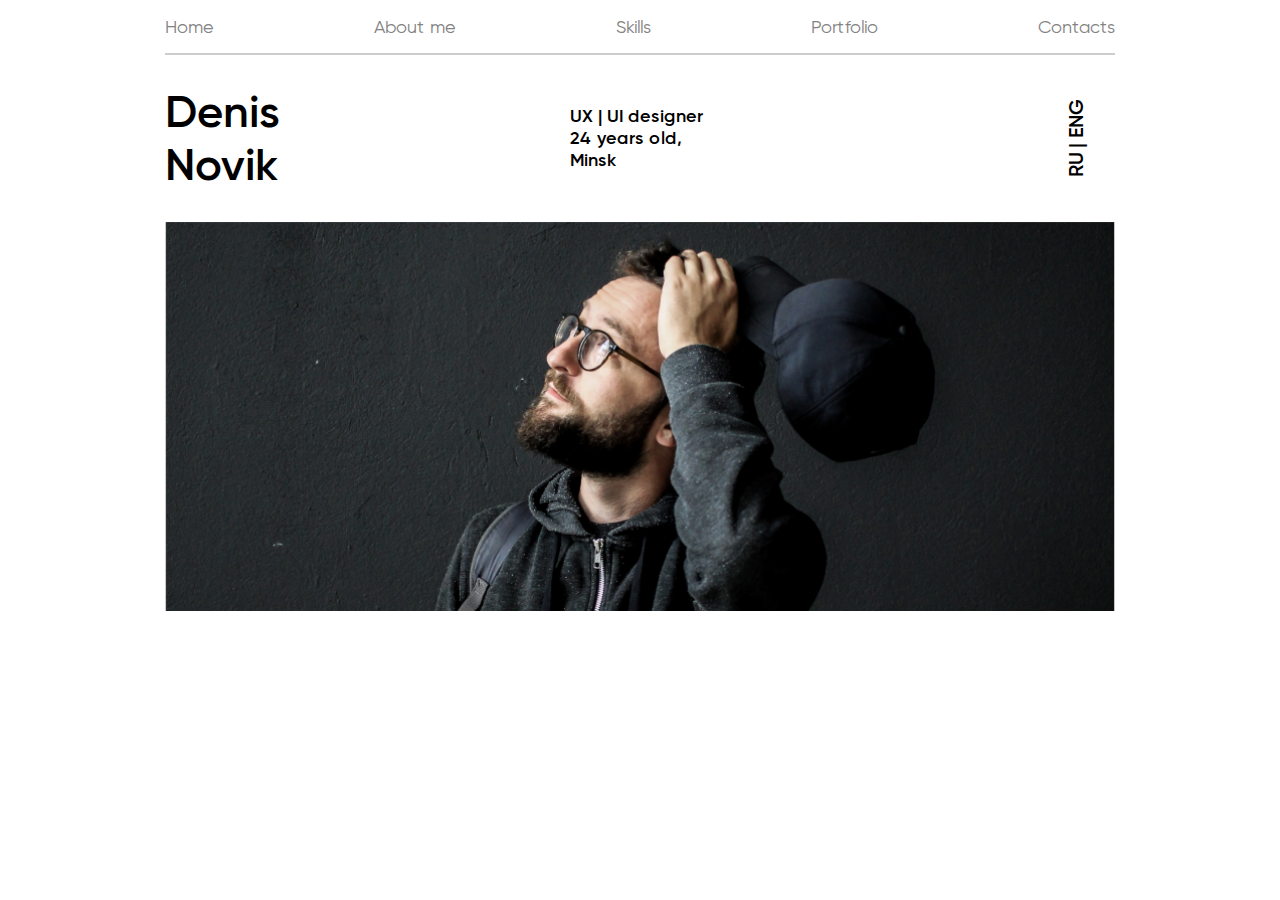
==== index.html @ b83e1a85 "Add  deleted:    README.md" ====
<!DOCTYPE html>
<html lang="en">

<head>
    <meta charset="UTF-8">
    <meta name="viewport" content="width=device-width, initial-scale=1.0">
    <meta http-equiv="X-UA-Compatible" content="ie=edge">
    <link rel="stylesheet" href="./css/stylesheet.css">
    <link rel="stylesheet" href="./css/style.css">
    <title>Document</title>
</head>

<body>
    <div class="wrapper">
        <header class="header">
            <div class="container header__container">
                <nav class="nav">
                    <ul class="nav__list">
                        <li class="nav__link"><a href="#" class="nav__item">Home</a></li>
                        <li class="nav__link"><a href="#" class="nav__item">About me</a></li>
                        <li class="nav__link"><a href="#" class="nav__item">Skills</a></li>
                        <li class="nav__link"><a href="#" class="nav__item">Portfolio</a></li>
                        <li class="nav__link"><a href="#" class="nav__item">Contacts</a></li>
                    </ul>
                </nav>
                <div style="border: 1px solid #ccc;"></div>
                <div class="header__images">
                    <div class="header1">
                        <div>
                            <h1 class="header__heading">
                                Denis Novik
                            </h1>
                        </div>
                        <div>
                            <h3 class="header__text">
                                UX | UI designer 24 years old, Minsk
                            </h3>
                        </div>
                        <div>
                            <h1 class="heade__logo">
                                RU | ENG
                            </h1>
                        </div>
                    </div>
                    <div class="header2">
                        <img src="./img/man.png" alt="" class="header2__images">
                    </div>
                </div>
            </div>
        </header>
    </div>
</body>

</html>
---- css/stylesheet.css ----
@font-face {
    font-family: 'Gilroy';
    src: url('Gilroy-ExtraBold.eot');
    src: local('Gilroy ExtraBold'), local('Gilroy-ExtraBold'),
        url('Gilroy-ExtraBold.eot?#iefix') format('embedded-opentype'),
        url('Gilroy-ExtraBold.woff') format('woff'),
        url('Gilroy-ExtraBold.ttf') format('truetype');
    font-weight: 800;
    font-style: normal;
}

@font-face {
    font-family: 'Gilroy';
    src: url('Gilroy-Heavy.eot');
    src: local('Gilroy Heavy'), local('Gilroy-Heavy'),
        url('Gilroy-Heavy.eot?#iefix') format('embedded-opentype'),
        url('Gilroy-Heavy.woff') format('woff'),
        url('Gilroy-Heavy.ttf') format('truetype');
    font-weight: 900;
    font-style: normal;
}

@font-face {
    font-family: 'Gilroy';
    src: url('Gilroy-LightItalic.eot');
    src: local('Gilroy Light Italic'), local('Gilroy-LightItalic'),
        url('Gilroy-LightItalic.eot?#iefix') format('embedded-opentype'),
        url('Gilroy-LightItalic.woff') format('woff'),
        url('Gilroy-LightItalic.ttf') format('truetype');
    font-weight: 300;
    font-style: italic;
}

@font-face {
    font-family: 'Gilroy';
    src: url('Gilroy-ThinItalic.eot');
    src: local('Gilroy Thin Italic'), local('Gilroy-ThinItalic'),
        url('Gilroy-ThinItalic.eot?#iefix') format('embedded-opentype'),
        url('Gilroy-ThinItalic.woff') format('woff'),
        url('Gilroy-ThinItalic.ttf') format('truetype');
    font-weight: 100;
    font-style: italic;
}

@font-face {
    font-family: 'Gilroy';
    src: url('Gilroy-BlackItalic.eot');
    src: local('Gilroy Black Italic'), local('Gilroy-BlackItalic'),
        url('Gilroy-BlackItalic.eot?#iefix') format('embedded-opentype'),
        url('Gilroy-BlackItalic.woff') format('woff'),
        url('Gilroy-BlackItalic.ttf') format('truetype');
    font-weight: 900;
    font-style: italic;
}

@font-face {
    font-family: 'Gilroy';
    src: url('Gilroy-BoldItalic.eot');
    src: local('Gilroy Bold Italic'), local('Gilroy-BoldItalic'),
        url('Gilroy-BoldItalic.eot?#iefix') format('embedded-opentype'),
        url('Gilroy-BoldItalic.woff') format('woff'),
        url('Gilroy-BoldItalic.ttf') format('truetype');
    font-weight: bold;
    font-style: italic;
}

@font-face {
    font-family: 'Gilroy';
    src: url('Gilroy-SemiBold.eot');
    src: local('Gilroy SemiBold'), local('Gilroy-SemiBold'),
        url('Gilroy-SemiBold.eot?#iefix') format('embedded-opentype'),
        url('Gilroy-SemiBold.woff') format('woff'),
        url('Gilroy-SemiBold.ttf') format('truetype');
    font-weight: 600;
    font-style: normal;
}

@font-face {
    font-family: 'Gilroy';
    src: url('Gilroy-UltraLightItalic.eot');
    src: local('Gilroy UltraLight Italic'), local('Gilroy-UltraLightItalic'),
        url('Gilroy-UltraLightItalic.eot?#iefix') format('embedded-opentype'),
        url('Gilroy-UltraLightItalic.woff') format('woff'),
        url('Gilroy-UltraLightItalic.ttf') format('truetype');
    font-weight: 200;
    font-style: italic;
}

@font-face {
    font-family: 'Gilroy';
    src: url('Gilroy-SemiBoldItalic.eot');
    src: local('Gilroy SemiBold Italic'), local('Gilroy-SemiBoldItalic'),
        url('Gilroy-SemiBoldItalic.eot?#iefix') format('embedded-opentype'),
        url('Gilroy-SemiBoldItalic.woff') format('woff'),
        url('Gilroy-SemiBoldItalic.ttf') format('truetype');
    font-weight: 600;
    font-style: italic;
}

@font-face {
    font-family: 'Gilroy';
    src: url('Gilroy-Light.eot');
    src: local('Gilroy Light'), local('Gilroy-Light'),
        url('Gilroy-Light.eot?#iefix') format('embedded-opentype'),
        url('Gilroy-Light.woff') format('woff'),
        url('Gilroy-Light.ttf') format('truetype');
    font-weight: 300;
    font-style: normal;
}

@font-face {
    font-family: 'Gilroy';
    src: url('Gilroy-MediumItalic.eot');
    src: local('Gilroy Medium Italic'), local('Gilroy-MediumItalic'),
        url('Gilroy-MediumItalic.eot?#iefix') format('embedded-opentype'),
        url('Gilroy-MediumItalic.woff') format('woff'),
        url('Gilroy-MediumItalic.ttf') format('truetype');
    font-weight: 500;
    font-style: italic;
}

@font-face {
    font-family: 'Gilroy';
    src: url('Gilroy-ExtraBoldItalic.eot');
    src: local('Gilroy ExtraBold Italic'), local('Gilroy-ExtraBoldItalic'),
        url('Gilroy-ExtraBoldItalic.eot?#iefix') format('embedded-opentype'),
        url('Gilroy-ExtraBoldItalic.woff') format('woff'),
        url('Gilroy-ExtraBoldItalic.ttf') format('truetype');
    font-weight: 800;
    font-style: italic;
}

@font-face {
    font-family: 'Gilroy';
    src: url('Gilroy-Regular.eot');
    src: local('Gilroy Regular'), local('Gilroy-Regular'),
        url('Gilroy-Regular.eot?#iefix') format('embedded-opentype'),
        url('Gilroy-Regular.woff') format('woff'),
        url('Gilroy-Regular.ttf') format('truetype');
    font-weight: normal;
    font-style: normal;
}

@font-face {
    font-family: 'Gilroy';
    src: url('Gilroy-HeavyItalic.eot');
    src: local('Gilroy Heavy Italic'), local('Gilroy-HeavyItalic'),
        url('Gilroy-HeavyItalic.eot?#iefix') format('embedded-opentype'),
        url('Gilroy-HeavyItalic.woff') format('woff'),
        url('Gilroy-HeavyItalic.ttf') format('truetype');
    font-weight: 900;
    font-style: italic;
}

@font-face {
    font-family: 'Gilroy';
    src: url('Gilroy-Medium.eot');
    src: local('Gilroy Medium'), local('Gilroy-Medium'),
        url('Gilroy-Medium.eot?#iefix') format('embedded-opentype'),
        url('Gilroy-Medium.woff') format('woff'),
        url('Gilroy-Medium.ttf') format('truetype');
    font-weight: 500;
    font-style: normal;
}

@font-face {
    font-family: 'Gilroy';
    src: url('Gilroy-RegularItalic.eot');
    src: local('Gilroy Regular Italic'), local('Gilroy-RegularItalic'),
        url('Gilroy-RegularItalic.eot?#iefix') format('embedded-opentype'),
        url('Gilroy-RegularItalic.woff') format('woff'),
        url('Gilroy-RegularItalic.ttf') format('truetype');
    font-weight: normal;
    font-style: italic;
}

@font-face {
    font-family: 'Gilroy';
    src: url('Gilroy-UltraLight.eot');
    src: local('Gilroy UltraLight'), local('Gilroy-UltraLight'),
        url('Gilroy-UltraLight.eot?#iefix') format('embedded-opentype'),
        url('Gilroy-UltraLight.woff') format('woff'),
        url('Gilroy-UltraLight.ttf') format('truetype');
    font-weight: 200;
    font-style: normal;
}

@font-face {
    font-family: 'Gilroy';
    src: url('Gilroy-Bold.eot');
    src: local('Gilroy Bold'), local('Gilroy-Bold'),
        url('Gilroy-Bold.eot?#iefix') format('embedded-opentype'),
        url('Gilroy-Bold.woff') format('woff'),
        url('Gilroy-Bold.ttf') format('truetype');
    font-weight: bold;
    font-style: normal;
}

@font-face {
    font-family: 'Gilroy';
    src: url('Gilroy-Thin.eot');
    src: local('Gilroy Thin'), local('Gilroy-Thin'),
        url('Gilroy-Thin.eot?#iefix') format('embedded-opentype'),
        url('Gilroy-Thin.woff') format('woff'),
        url('Gilroy-Thin.ttf') format('truetype');
    font-weight: 100;
    font-style: normal;
}

@font-face {
    font-family: 'Gilroy';
    src: url('Gilroy-Black.eot');
    src: local('Gilroy Black'), local('Gilroy-Black'),
        url('Gilroy-Black.eot?#iefix') format('embedded-opentype'),
        url('Gilroy-Black.woff') format('woff'),
        url('Gilroy-Black.ttf') format('truetype');
    font-weight: 900;
    font-style: normal;
}
---- css/style.css ----
html,
body {
    margin: 0;
    padding: 0;
    width: 100%;
    height: 100%;
    font-family: Gilroy;

}

.wrapper {
    position: relative;
    min-height: 100%;
    overflow: hidden;
}

.container {
    margin: 0 auto;
    max-width: 950px;
}

a {
    text-decoration: none;
}

a:hover {
    text-decoration: none;
}

ul {
    margin: 0;
    list-style: none;
    padding: 0;
}

h1,
h2,
h3,
h4,
h5,
h6 {
    font-weight: 600;
}

.header__container {
    margin: 0 auto;
}

.nav {
    padding: 1rem 0;
}

.nav__list {
    display: flex;
    justify-content: space-between;
}

.nav__item {
    color: #828282;
    font-size: 18px;
}

.header1 {
    display: flex;
    justify-content: space-between;
    align-items: center;
}

.header__heading {
    font-size: 45px;
    width: 50%;
}

.header__text {
    font-size: 18px;
    width: 53%;
}

.heade__logo {
    font-size: 20px;
    transform: rotate(-90deg);
}

.header2 {
    margin-bottom: 3rem;
}

.header2__images {
    width: 100%;
    object-fit: cover;
}
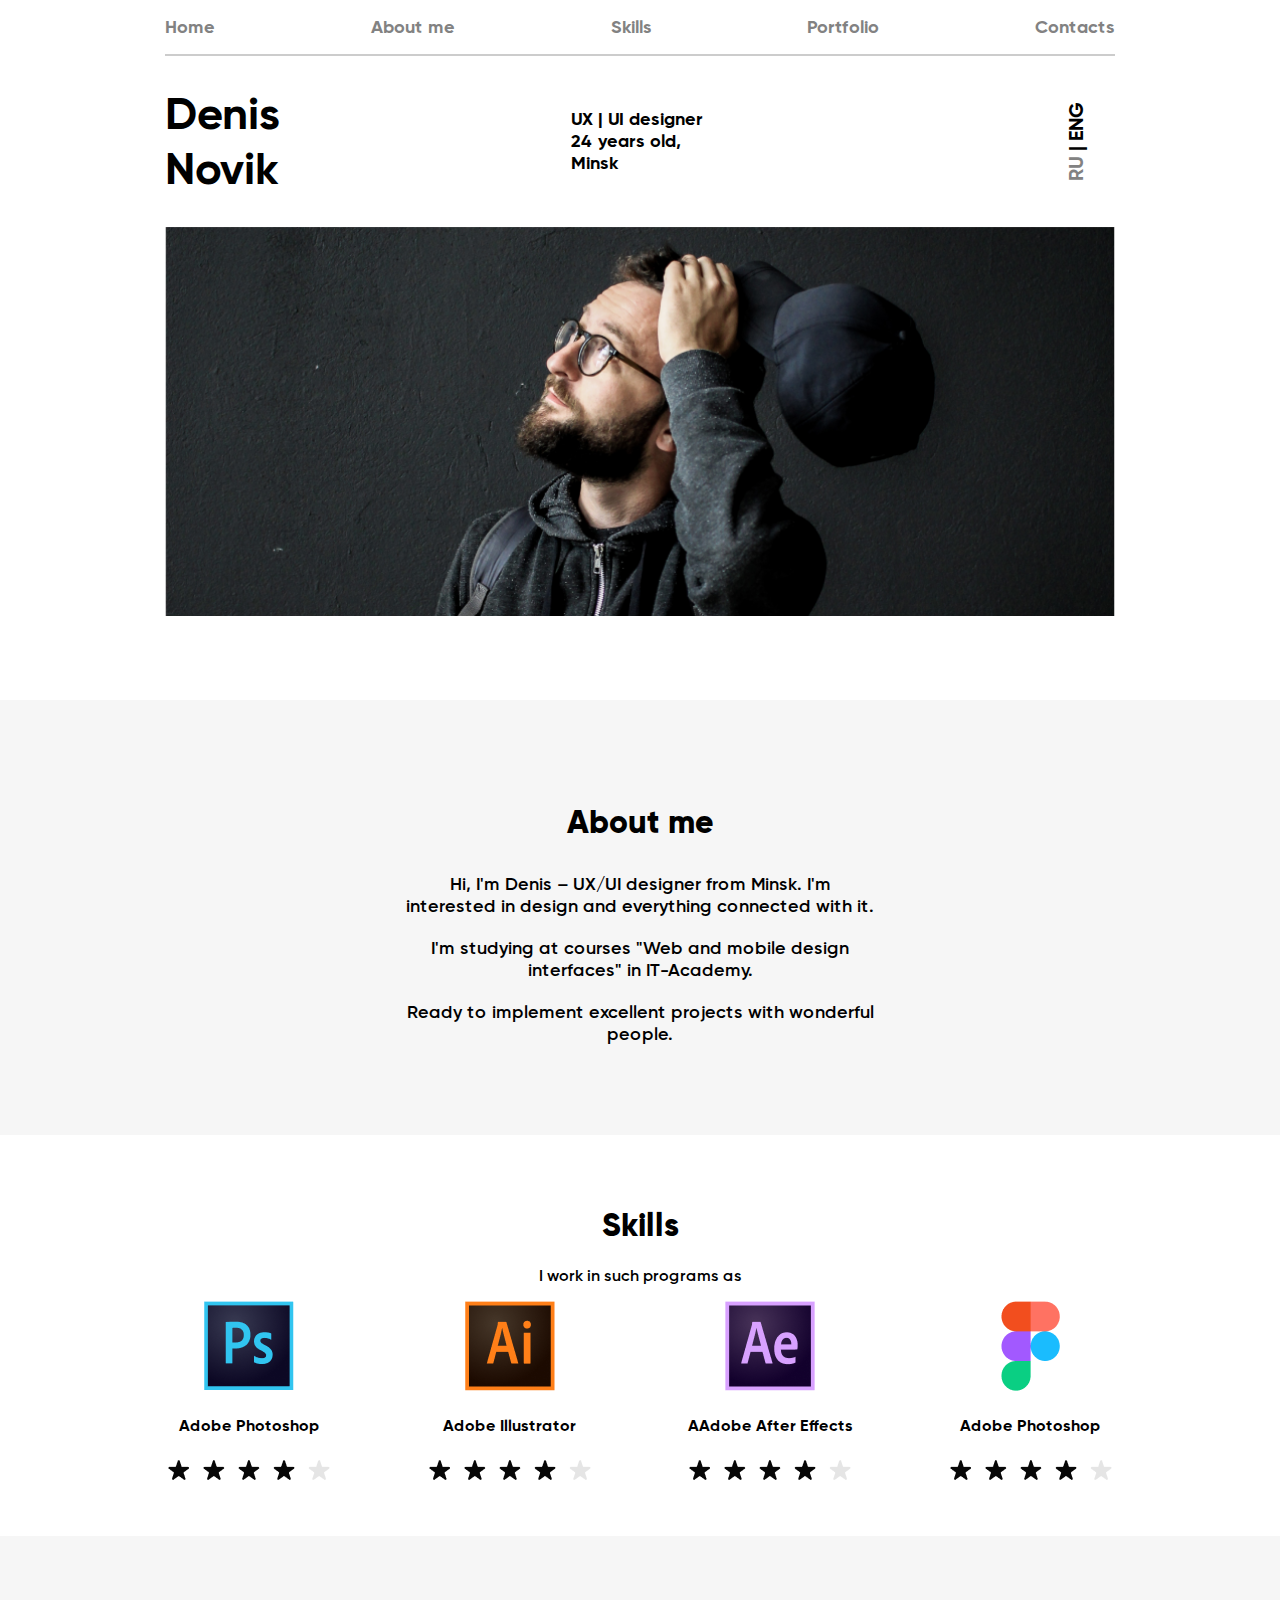
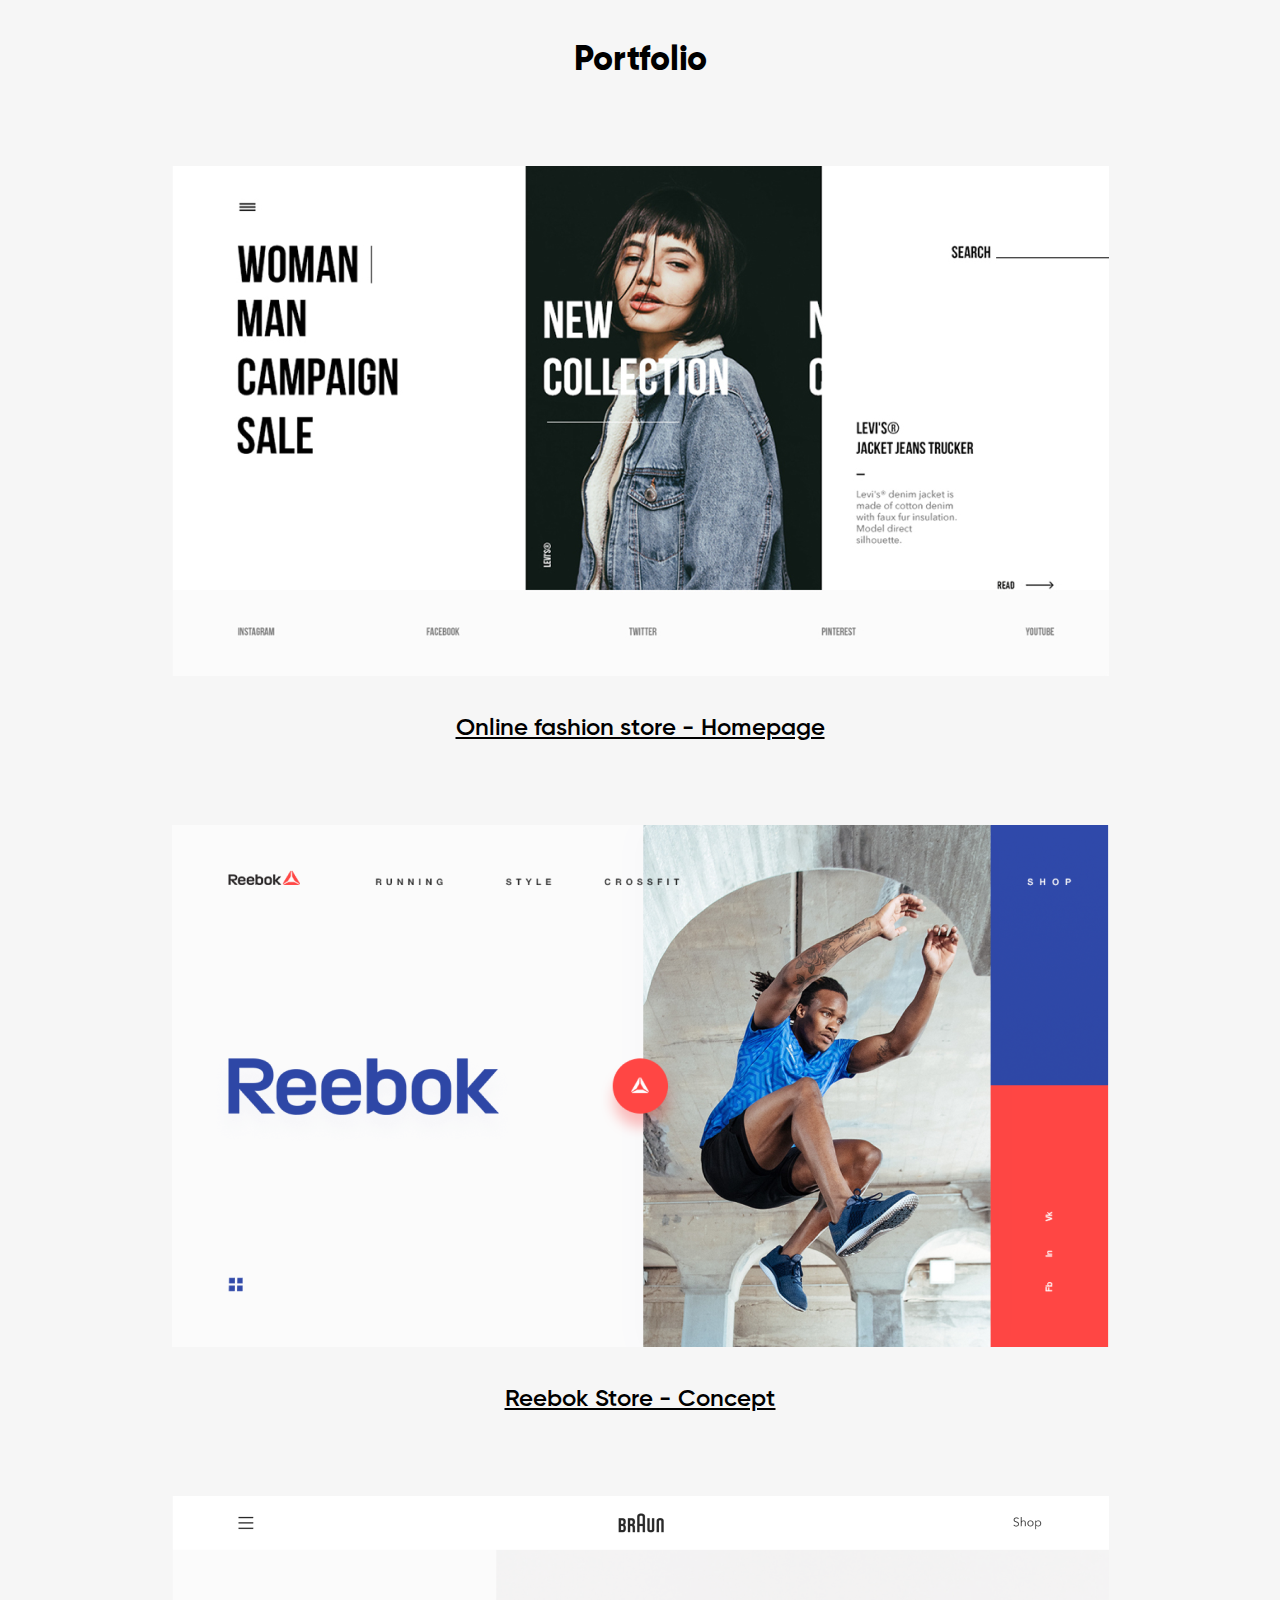
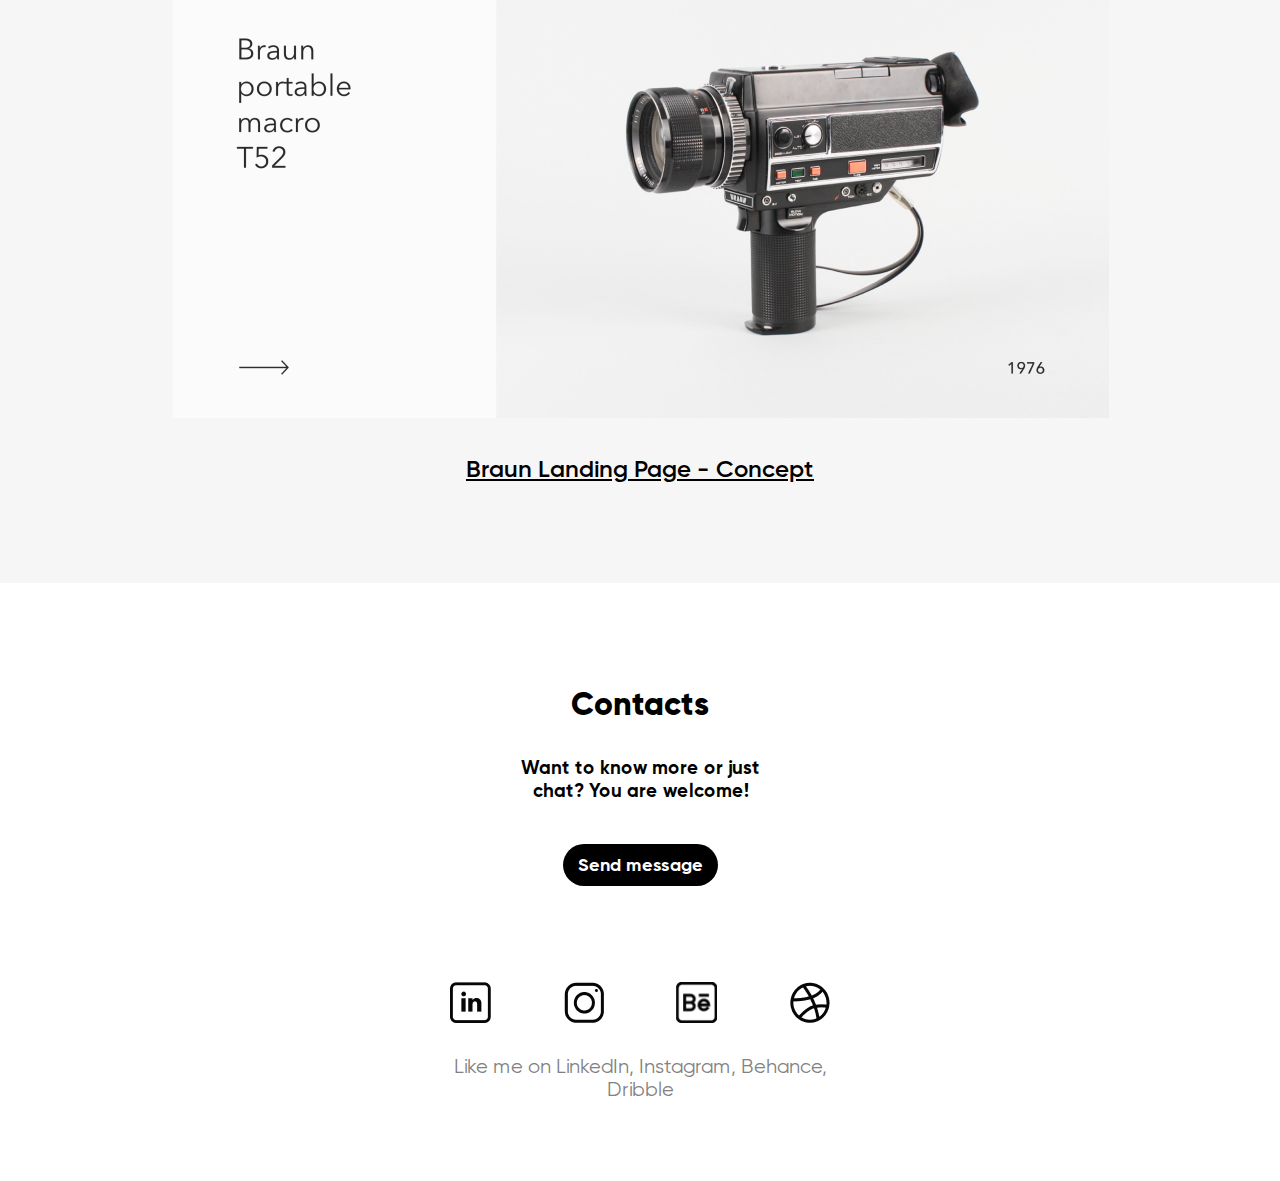
==== commit b5112360: "Add  modified:   css/style.css" ====
--- a/index.html
+++ b/index.html
@@ -38,7 +38,7 @@
                         </div>
                         <div>
                             <h1 class="heade__logo">
-                                RU | ENG
+                                <span class="color">RU</span> | ENG
                             </h1>
                         </div>
                     </div>
@@ -48,6 +48,82 @@
                 </div>
             </div>
         </header>
+        <div class="neck">
+            <div class="container neck__container">
+                <h1 class="neck__title">About me</h1>
+                <p class="neck__text">
+                    Hi, I'm Denis – UX/UI designer from Minsk. I'm interested in design and everything connected with
+                    it.
+                </p>
+                <p class="neck__text">
+                    I'm studying at courses "Web and mobile design interfaces" in IT-Academy.
+                </p>
+                <p class="neck__text">
+                    Ready to implement excellent projects with wonderful people.
+                </p>
+            </div>
+        </div>
+        <div class="shoulder">
+            <div class="container shoulder__container">
+                <h1 class="shoulder__title">
+                    Skills
+                </h1>
+                <p class="shoulder__text">
+                    I work in such programs as
+                </p>
+                <div class="shoulder1">
+                    <div>
+                        <img src="./img/photoshop.png" alt="">
+                        <h4>Adobe Photoshop</h4>
+                        <img src="./img/star.png" alt="">
+                    </div>
+                    <div>
+                        <img src="./img/alinmp.png" alt="">
+                        <h4>Adobe Illustrator</h4>
+                        <img src="./img/star.png" alt="">
+                    </div>
+                    <div>
+                        <img src="./img/ae.png" alt="">
+                        <h4>AAdobe After Effects</h4>
+                        <img src="./img/star.png" alt="">
+                    </div>
+                    <div>
+                        <img src="./img/figma.png" alt="">
+                        <h4>Adobe Photoshop</h4>
+                        <img src="./img/star.png" alt="">
+                    </div>
+                </div>
+            </div>
+        </div>
+        <div class="chest">
+            <div class="container chest__container">
+                <h1 class="chest__heading">Portfolio</h1>
+                <img src="./img/portfolio1.png" alt="" class="chest__img">
+                <h2 class="chest__title"><u>Online fashion store - Homepage</u></h2>
+                <img src="./img/portfolio2.png" alt="" class="chest__img">
+                <h2 class="chest__title"><u>Reebok Store - Concept</u></h2>
+                <img src="./img/portfolio3.png" alt="" class="chest__img">
+                <h2 class="chest__title"><u>Braun Landing Page - Concept</u></h2>
+            </div>
+        </div>
+        <footer class="footer">
+            <div class="container footer__container">
+                <h1 class="footer__title">Contacts</h1>
+                <h3 class="footer__title2">
+                    Want to know more or just chat? You are welcome!
+                </h3>
+                <button class="footer__btn">Send message</button>
+                <div class="footer__images">
+                    <img src="./img/in.png" alt="" class="footer__img">
+                    <img src="./img/bv.png" alt="" class="footer__img">
+                    <img src="./img/be.png" alt="" class="footer__img">
+                    <img src="./img/bol.png" alt="" class="footer__img">
+                </div>
+                <p class="footer__text">
+                    Like me on LinkedIn, Instagram, Behance, Dribble
+                </p>
+            </div>
+        </footer>
     </div>
 </body>
 
--- a/css/style.css
+++ b/css/style.css
@@ -33,14 +33,14 @@
     padding: 0;
 }
 
-h1,
+/* h1,
 h2,
 h3,
 h4,
 h5,
 h6 {
     font-weight: 600;
-}
+} */
 
 .header__container {
     margin: 0 auto;
@@ -58,6 +58,7 @@
 .nav__item {
     color: #828282;
     font-size: 18px;
+    font-weight: bold;
 }
 
 .header1 {
@@ -69,6 +70,7 @@
 .header__heading {
     font-size: 45px;
     width: 50%;
+    font-weight: bold;
 }
 
 .header__text {
@@ -81,11 +83,127 @@
     transform: rotate(-90deg);
 }
 
+.color {
+    color: #828282;
+}
+
 .header2 {
-    margin-bottom: 3rem;
+    margin-bottom: 5rem;
 }
 
 .header2__images {
     width: 100%;
     object-fit: cover;
+}
+
+.neck {
+    background: #F6F6F6;
+    padding: 5rem 0;
+}
+
+.neck__container {
+    text-align: center;
+}
+
+.neck__title {
+    font-weight: 800;
+}
+
+.neck__text {
+    font-size: 18px;
+    font-weight: 600;
+    width: 50%;
+    margin: auto;
+    padding: 10px;
+}
+
+.shoulder__container {
+    text-align: center;
+    padding: 3rem 0;
+}
+
+.shoulder__title {
+    font-weight: 800;
+}
+
+.shoulder__text {
+    font-weight: 600;
+}
+
+.shoulder1 {
+    display: flex;
+    justify-content: space-between;
+    text-align: center;
+}
+
+.chest {
+    background: #F6F6F6;
+    padding: 5rem 0;
+}
+
+.chest__container {
+    text-align: center;
+
+}
+
+.chest__heading {
+    font-weight: 800;
+    font-size: 34px;
+}
+
+.chest__title {
+    margin-top: 2rem;
+    font-weight: 600;
+}
+
+.chest__img {
+    margin-top: 4rem;
+}
+
+.footer {
+    background: #ffffff;
+    text-align: center;
+    padding: 5rem 0;
+}
+
+.footer__title {
+    font-weight: 800;
+}
+
+.footer__btn {
+    font-family: Gilroy;
+    color: #fff;
+    background: #000;
+    border: none;
+    padding: 10px 15px;
+    border-radius: 30px;
+    margin: 2rem 0;
+    font-weight: bold;
+    font-size: 18px;
+}
+
+.footer__images {
+    width: 40%;
+    margin: auto;
+    display: flex;
+    justify-content: space-between;
+    margin-top: 2rem;
+    padding: 2rem 0;
+}
+
+.footer__title2 {
+    margin: auto;
+    width: 30%;
+    padding: 10px;
+}
+
+.footer__text {
+    width: 40%;
+    margin: auto;
+    font-size: 20px;
+    color: #828282;
+}
+
+.footer__img {
+    object-fit: cover;
 }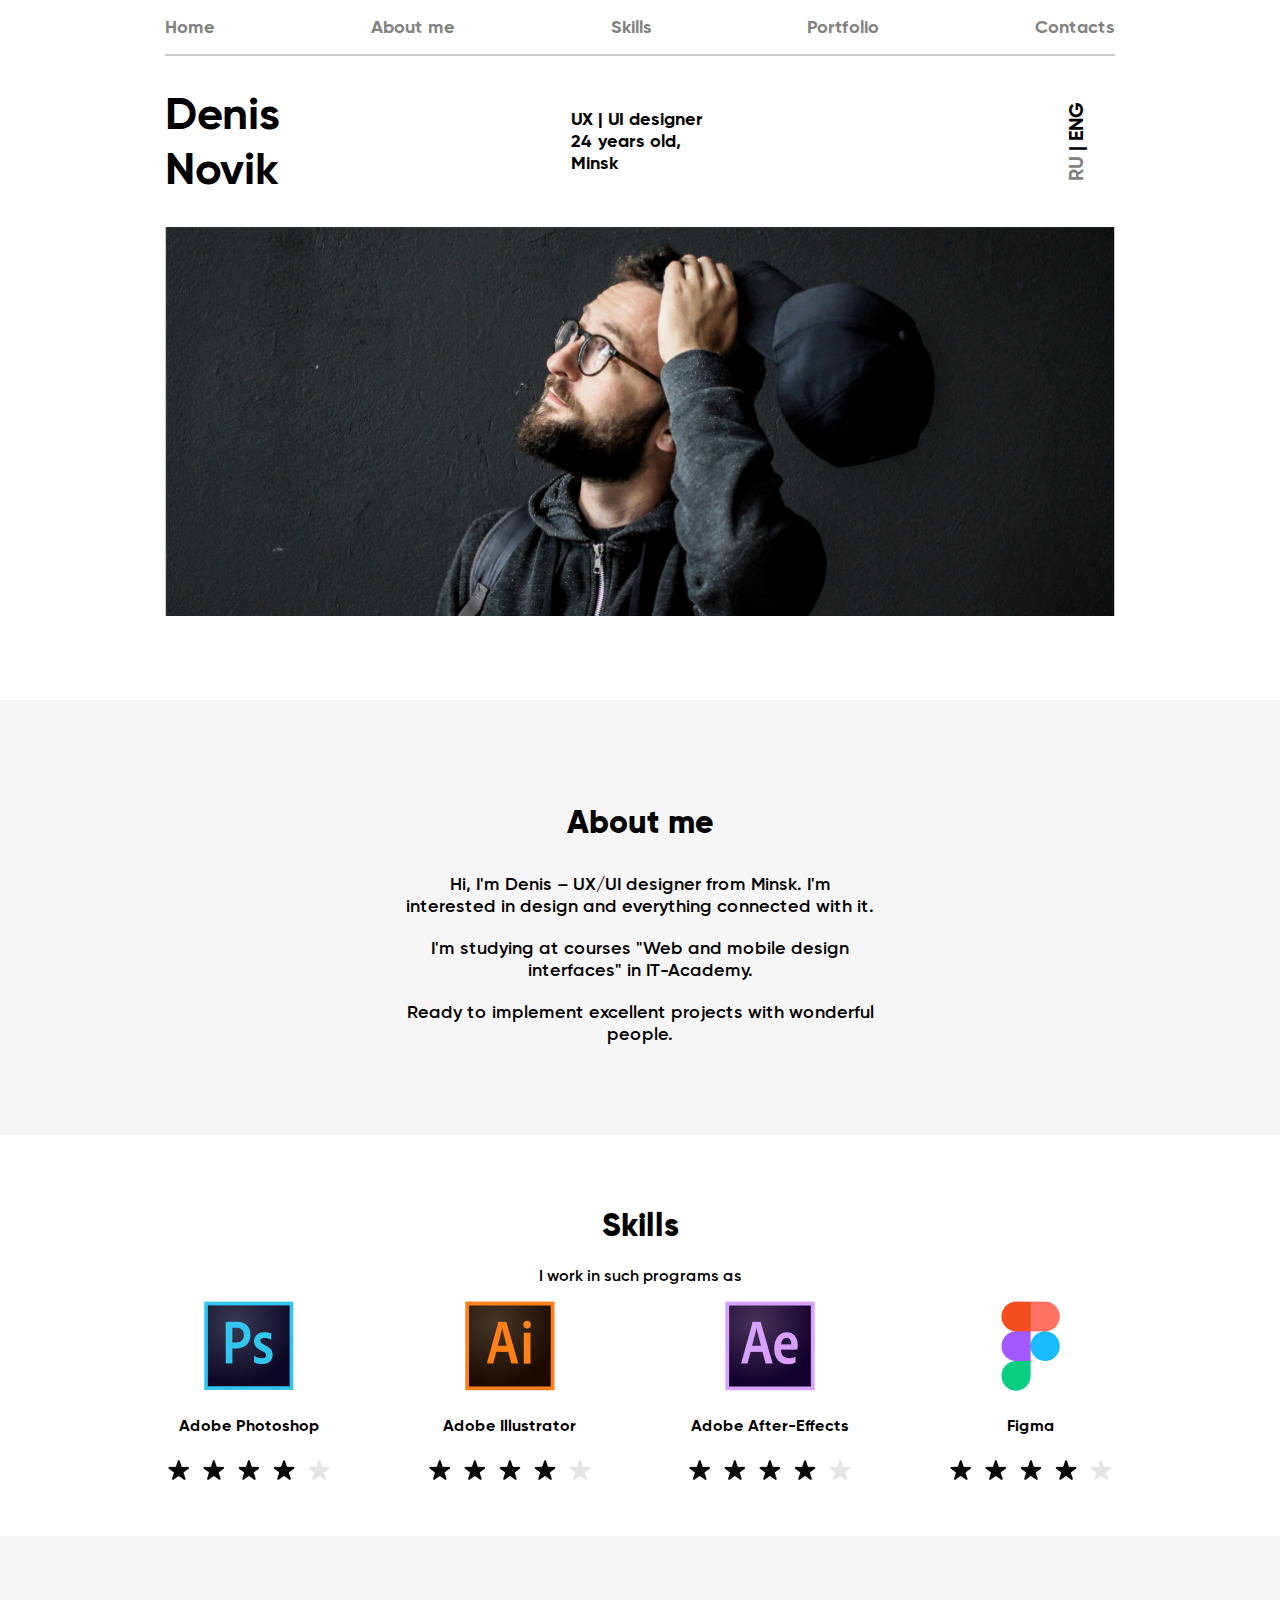
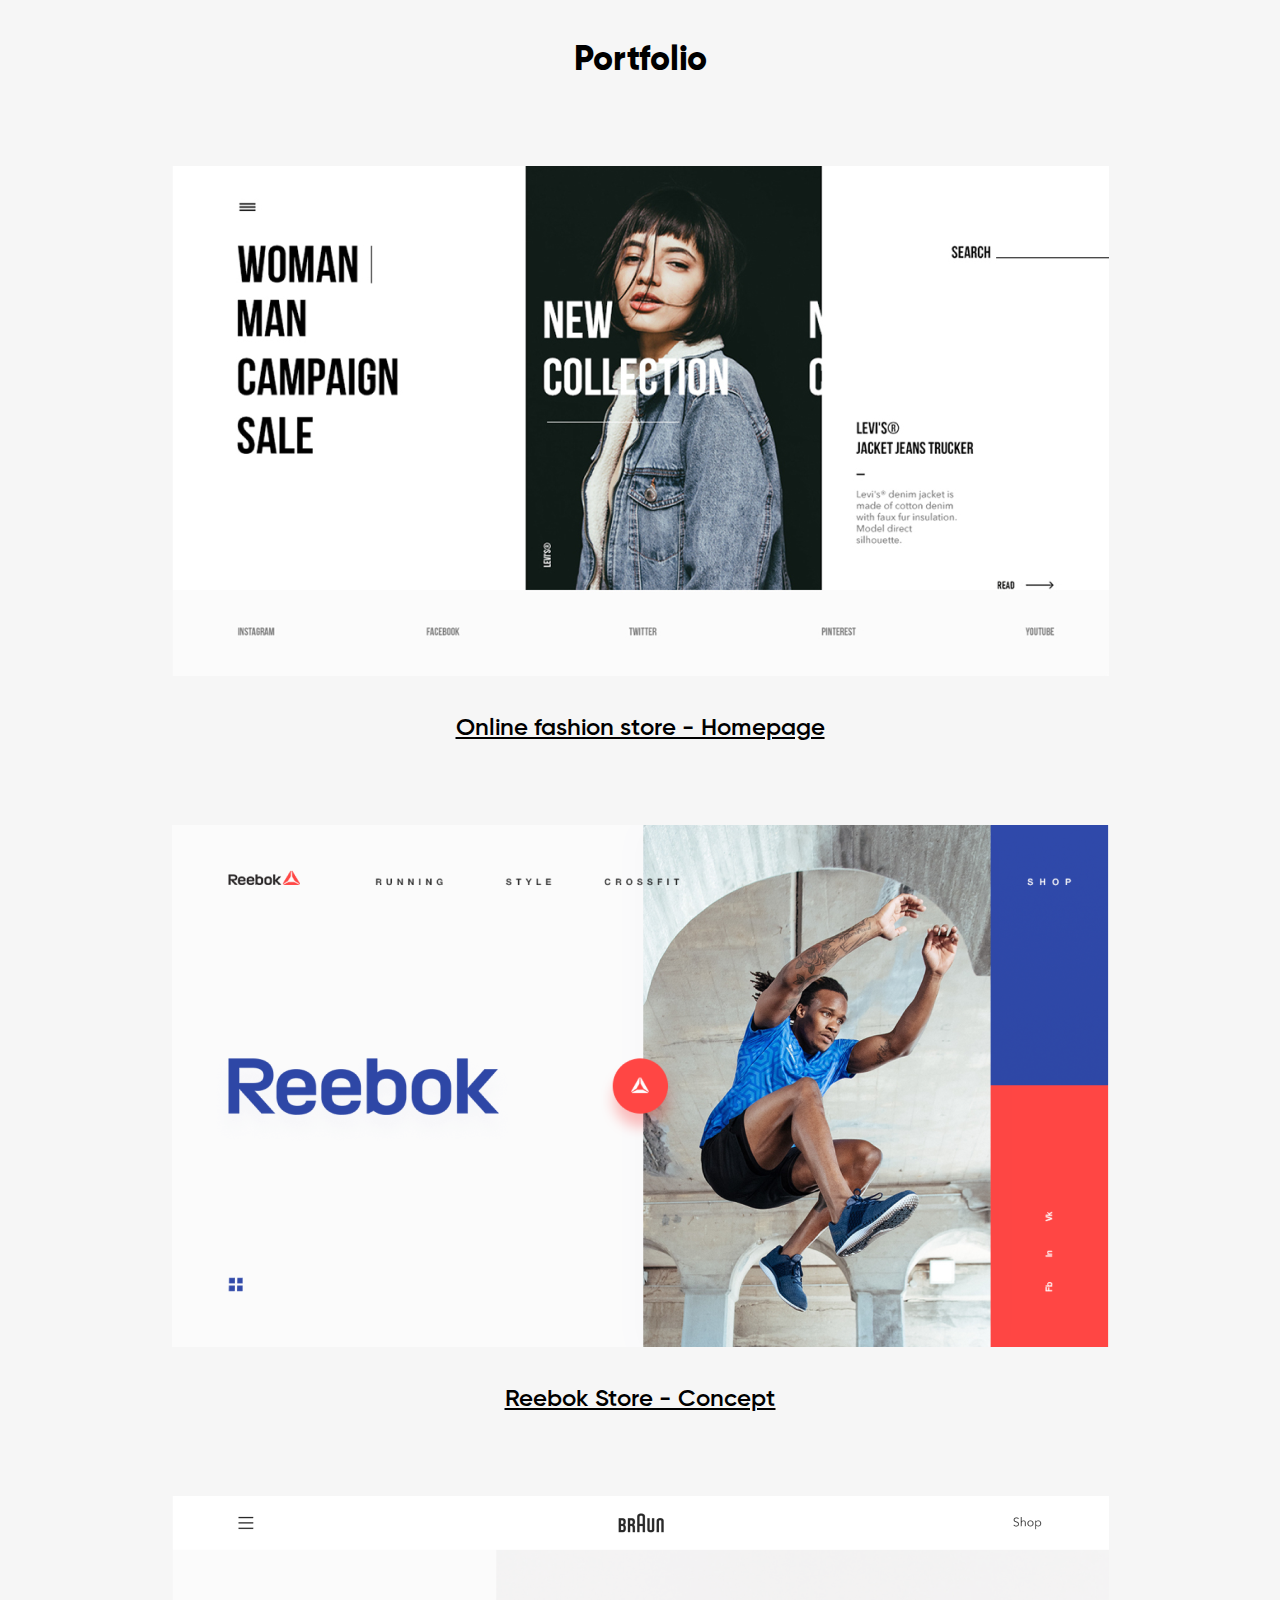
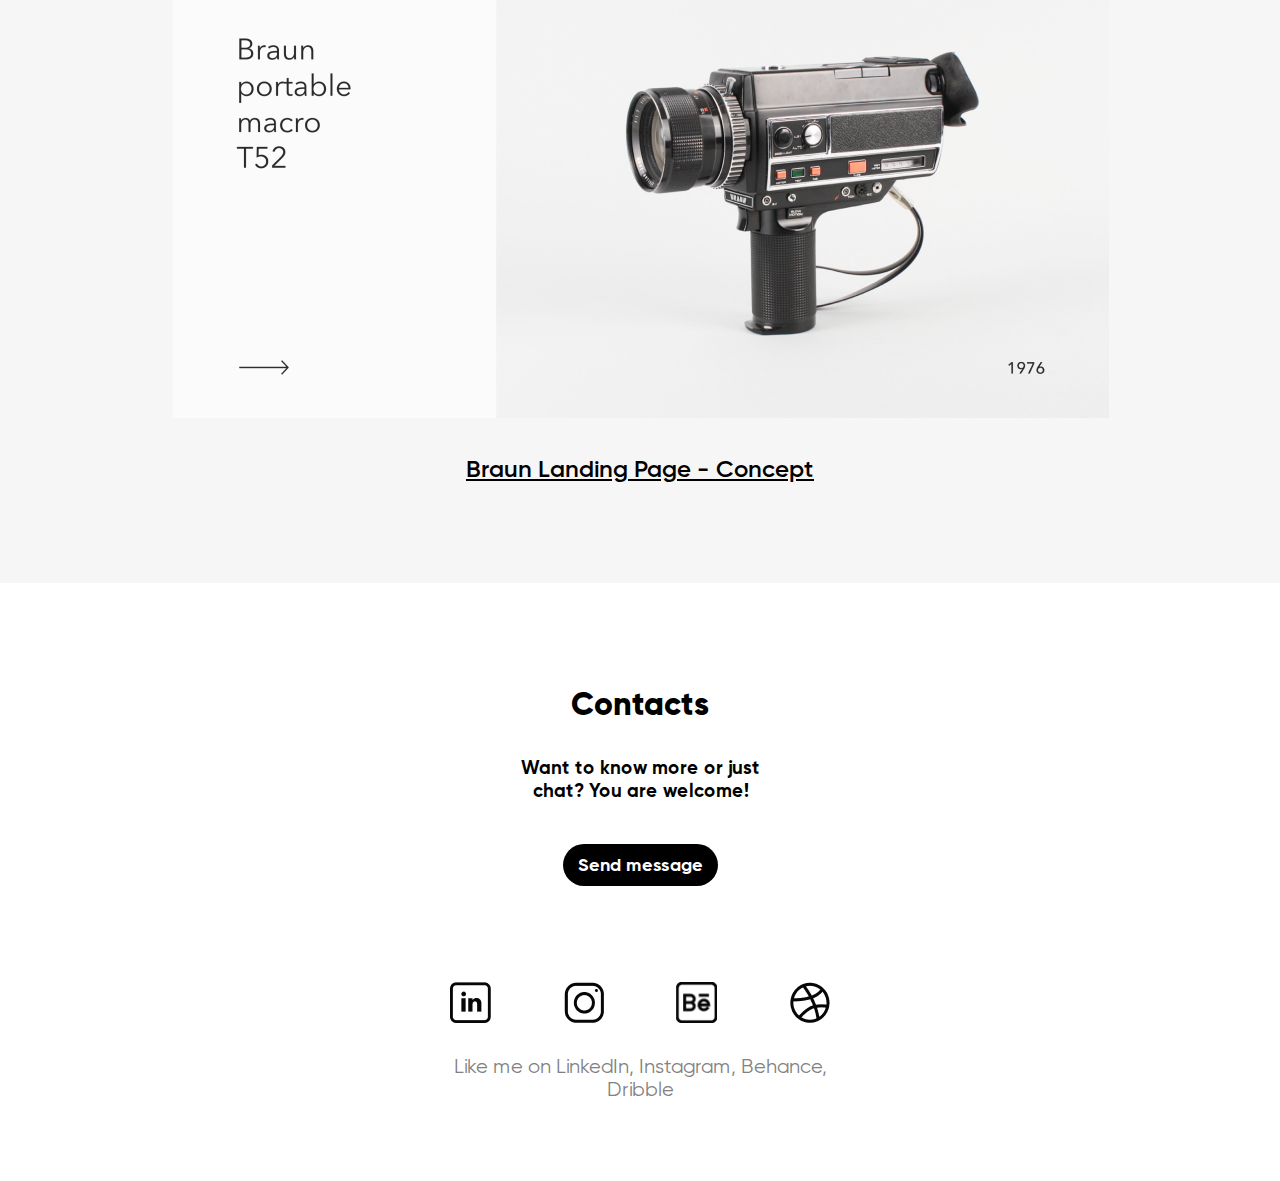
==== commit 240cbc9f: "Add modified:   css/media.css" ====
--- a/index.html
+++ b/index.html
@@ -5,8 +5,10 @@
     <meta charset="UTF-8">
     <meta name="viewport" content="width=device-width, initial-scale=1.0">
     <meta http-equiv="X-UA-Compatible" content="ie=edge">
+    <link rel="stylesheet" href="./css/all.min.css">
     <link rel="stylesheet" href="./css/stylesheet.css">
     <link rel="stylesheet" href="./css/style.css">
+    <link rel="stylesheet" href="./css/media.css">
     <title>Document</title>
 </head>
 
@@ -15,6 +17,8 @@
         <header class="header">
             <div class="container header__container">
                 <nav class="nav">
+                    <input type="checkbox" name="memu" id="menu" class="input__menu">
+                    <label for="menu" class="label__menu"><i class="fa fa-bars"></i></label>
                     <ul class="nav__list">
                         <li class="nav__link"><a href="#" class="nav__item">Home</a></li>
                         <li class="nav__link"><a href="#" class="nav__item">About me</a></li>
@@ -73,24 +77,24 @@
                 </p>
                 <div class="shoulder1">
                     <div>
-                        <img src="./img/photoshop.png" alt="">
+                        <img src="./img/photoshop.png" alt="" class="soulder__img">
                         <h4>Adobe Photoshop</h4>
-                        <img src="./img/star.png" alt="">
+                        <img src="./img/star.png" alt="" class="shoulder__star">
                     </div>
                     <div>
-                        <img src="./img/alinmp.png" alt="">
+                        <img src="./img/alinmp.png" alt="" class="soulder__img">
                         <h4>Adobe Illustrator</h4>
-                        <img src="./img/star.png" alt="">
+                        <img src="./img/star.png" alt="" class="shoulder__star">
                     </div>
                     <div>
-                        <img src="./img/ae.png" alt="">
-                        <h4>AAdobe After Effects</h4>
-                        <img src="./img/star.png" alt="">
+                        <img src="./img/ae.png" alt="" class="soulder__img">
+                        <h4>Adobe After-Effects</h4>
+                        <img src="./img/star.png" alt="" class="shoulder__star">
                     </div>
                     <div>
-                        <img src="./img/figma.png" alt="">
-                        <h4>Adobe Photoshop</h4>
-                        <img src="./img/star.png" alt="">
+                        <img src="./img/figma.png" alt="" class="soulder__img">
+                        <h4>Figma</h4>
+                        <img src="./img/star.png" alt="" class="shoulder__star">
                     </div>
                 </div>
             </div>
@@ -98,11 +102,20 @@
         <div class="chest">
             <div class="container chest__container">
                 <h1 class="chest__heading">Portfolio</h1>
-                <img src="./img/portfolio1.png" alt="" class="chest__img">
+                <div class="parent">
+                    <img src="./img/portfolio1.png" alt="" class="chest__img">
+
+                </div>
                 <h2 class="chest__title"><u>Online fashion store - Homepage</u></h2>
-                <img src="./img/portfolio2.png" alt="" class="chest__img">
+                <div class="parent">
+                    <img src="./img/portfolio2.png" alt="" class="chest__img">
+
+                </div>
                 <h2 class="chest__title"><u>Reebok Store - Concept</u></h2>
-                <img src="./img/portfolio3.png" alt="" class="chest__img">
+                <div class="parent">
+                    <img src="./img/portfolio3.png" alt="" class="chest__img">
+
+                </div>
                 <h2 class="chest__title"><u>Braun Landing Page - Concept</u></h2>
             </div>
         </div>
--- a/css/all.min.css
+++ b/css/all.min.css
@@ -0,0 +1,5 @@
+/*!
+ * Font Awesome Free 5.11.2 by @fontawesome - https://fontawesome.com
+ * License - https://fontawesome.com/license/free (Icons: CC BY 4.0, Fonts: SIL OFL 1.1, Code: MIT License)
+ */
+.fa,.fab,.fad,.fal,.far,.fas{-moz-osx-font-smoothing:grayscale;-webkit-font-smoothing:antialiased;display:inline-block;font-style:normal;font-variant:normal;text-rendering:auto;line-height:1}.fa-lg{font-size:1.33333em;line-height:.75em;vertical-align:-.0667em}.fa-xs{font-size:.75em}.fa-sm{font-size:.875em}.fa-1x{font-size:1em}.fa-2x{font-size:2em}.fa-3x{font-size:3em}.fa-4x{font-size:4em}.fa-5x{font-size:5em}.fa-6x{font-size:6em}.fa-7x{font-size:7em}.fa-8x{font-size:8em}.fa-9x{font-size:9em}.fa-10x{font-size:10em}.fa-fw{text-align:center;width:1.25em}.fa-ul{list-style-type:none;margin-left:2.5em;padding-left:0}.fa-ul>li{position:relative}.fa-li{left:-2em;position:absolute;text-align:center;width:2em;line-height:inherit}.fa-border{border:.08em solid #eee;border-radius:.1em;padding:.2em .25em .15em}.fa-pull-left{float:left}.fa-pull-right{float:right}.fa.fa-pull-left,.fab.fa-pull-left,.fal.fa-pull-left,.far.fa-pull-left,.fas.fa-pull-left{margin-right:.3em}.fa.fa-pull-right,.fab.fa-pull-right,.fal.fa-pull-right,.far.fa-pull-right,.fas.fa-pull-right{margin-left:.3em}.fa-spin{-webkit-animation:fa-spin 2s linear infinite;animation:fa-spin 2s linear infinite}.fa-pulse{-webkit-animation:fa-spin 1s steps(8) infinite;animation:fa-spin 1s steps(8) infinite}@-webkit-keyframes fa-spin{0%{-webkit-transform:rotate(0deg);transform:rotate(0deg)}to{-webkit-transform:rotate(1turn);transform:rotate(1turn)}}@keyframes fa-spin{0%{-webkit-transform:rotate(0deg);transform:rotate(0deg)}to{-webkit-transform:rotate(1turn);transform:rotate(1turn)}}.fa-rotate-90{-ms-filter:"progid:DXImageTransform.Microsoft.BasicImage(rotation=1)";-webkit-transform:rotate(90deg);transform:rotate(90deg)}.fa-rotate-180{-ms-filter:"progid:DXImageTransform.Microsoft.BasicImage(rotation=2)";-webkit-transform:rotate(180deg);transform:rotate(180deg)}.fa-rotate-270{-ms-filter:"progid:DXImageTransform.Microsoft.BasicImage(rotation=3)";-webkit-transform:rotate(270deg);transform:rotate(270deg)}.fa-flip-horizontal{-ms-filter:"progid:DXImageTransform.Microsoft.BasicImage(rotation=0, mirror=1)";-webkit-transform:scaleX(-1);transform:scaleX(-1)}.fa-flip-vertical{-webkit-transform:scaleY(-1);transform:scaleY(-1)}.fa-flip-both,.fa-flip-horizontal.fa-flip-vertical,.fa-flip-vertical{-ms-filter:"progid:DXImageTransform.Microsoft.BasicImage(rotation=2, mirror=1)"}.fa-flip-both,.fa-flip-horizontal.fa-flip-vertical{-webkit-transform:scale(-1);transform:scale(-1)}:root .fa-flip-both,:root .fa-flip-horizontal,:root .fa-flip-vertical,:root .fa-rotate-90,:root .fa-rotate-180,:root .fa-rotate-270{-webkit-filter:none;filter:none}.fa-stack{display:inline-block;height:2em;line-height:2em;position:relative;vertical-align:middle;width:2.5em}.fa-stack-1x,.fa-stack-2x{left:0;position:absolute;text-align:center;width:100%}.fa-stack-1x{line-height:inherit}.fa-stack-2x{font-size:2em}.fa-inverse{color:#fff}.fa-500px:before{content:"\f26e"}.fa-accessible-icon:before{content:"\f368"}.fa-accusoft:before{content:"\f369"}.fa-acquisitions-incorporated:before{content:"\f6af"}.fa-ad:before{content:"\f641"}.fa-address-book:before{content:"\f2b9"}.fa-address-card:before{content:"\f2bb"}.fa-adjust:before{content:"\f042"}.fa-adn:before{content:"\f170"}.fa-adobe:before{content:"\f778"}.fa-adversal:before{content:"\f36a"}.fa-affiliatetheme:before{content:"\f36b"}.fa-air-freshener:before{content:"\f5d0"}.fa-airbnb:before{content:"\f834"}.fa-algolia:before{content:"\f36c"}.fa-align-center:before{content:"\f037"}.fa-align-justify:before{content:"\f039"}.fa-align-left:before{content:"\f036"}.fa-align-right:before{content:"\f038"}.fa-alipay:before{content:"\f642"}.fa-allergies:before{content:"\f461"}.fa-amazon:before{content:"\f270"}.fa-amazon-pay:before{content:"\f42c"}.fa-ambulance:before{content:"\f0f9"}.fa-american-sign-language-interpreting:before{content:"\f2a3"}.fa-amilia:before{content:"\f36d"}.fa-anchor:before{content:"\f13d"}.fa-android:before{content:"\f17b"}.fa-angellist:before{content:"\f209"}.fa-angle-double-down:before{content:"\f103"}.fa-angle-double-left:before{content:"\f100"}.fa-angle-double-right:before{content:"\f101"}.fa-angle-double-up:before{content:"\f102"}.fa-angle-down:before{content:"\f107"}.fa-angle-left:before{content:"\f104"}.fa-angle-right:before{content:"\f105"}.fa-angle-up:before{content:"\f106"}.fa-angry:before{content:"\f556"}.fa-angrycreative:before{content:"\f36e"}.fa-angular:before{content:"\f420"}.fa-ankh:before{content:"\f644"}.fa-app-store:before{content:"\f36f"}.fa-app-store-ios:before{content:"\f370"}.fa-apper:before{content:"\f371"}.fa-apple:before{content:"\f179"}.fa-apple-alt:before{content:"\f5d1"}.fa-apple-pay:before{content:"\f415"}.fa-archive:before{content:"\f187"}.fa-archway:before{content:"\f557"}.fa-arrow-alt-circle-down:before{content:"\f358"}.fa-arrow-alt-circle-left:before{content:"\f359"}.fa-arrow-alt-circle-right:before{content:"\f35a"}.fa-arrow-alt-circle-up:before{content:"\f35b"}.fa-arrow-circle-down:before{content:"\f0ab"}.fa-arrow-circle-left:before{content:"\f0a8"}.fa-arrow-circle-right:before{content:"\f0a9"}.fa-arrow-circle-up:before{content:"\f0aa"}.fa-arrow-down:before{content:"\f063"}.fa-arrow-left:before{content:"\f060"}.fa-arrow-right:before{content:"\f061"}.fa-arrow-up:before{content:"\f062"}.fa-arrows-alt:before{content:"\f0b2"}.fa-arrows-alt-h:before{content:"\f337"}.fa-arrows-alt-v:before{content:"\f338"}.fa-artstation:before{content:"\f77a"}.fa-assistive-listening-systems:before{content:"\f2a2"}.fa-asterisk:before{content:"\f069"}.fa-asymmetrik:before{content:"\f372"}.fa-at:before{content:"\f1fa"}.fa-atlas:before{content:"\f558"}.fa-atlassian:before{content:"\f77b"}.fa-atom:before{content:"\f5d2"}.fa-audible:before{content:"\f373"}.fa-audio-description:before{content:"\f29e"}.fa-autoprefixer:before{content:"\f41c"}.fa-avianex:before{content:"\f374"}.fa-aviato:before{content:"\f421"}.fa-award:before{content:"\f559"}.fa-aws:before{content:"\f375"}.fa-baby:before{content:"\f77c"}.fa-baby-carriage:before{content:"\f77d"}.fa-backspace:before{content:"\f55a"}.fa-backward:before{content:"\f04a"}.fa-bacon:before{content:"\f7e5"}.fa-balance-scale:before{content:"\f24e"}.fa-balance-scale-left:before{content:"\f515"}.fa-balance-scale-right:before{content:"\f516"}.fa-ban:before{content:"\f05e"}.fa-band-aid:before{content:"\f462"}.fa-bandcamp:before{content:"\f2d5"}.fa-barcode:before{content:"\f02a"}.fa-bars:before{content:"\f0c9"}.fa-baseball-ball:before{content:"\f433"}.fa-basketball-ball:before{content:"\f434"}.fa-bath:before{content:"\f2cd"}.fa-battery-empty:before{content:"\f244"}.fa-battery-full:before{content:"\f240"}.fa-battery-half:before{content:"\f242"}.fa-battery-quarter:before{content:"\f243"}.fa-battery-three-quarters:before{content:"\f241"}.fa-battle-net:before{content:"\f835"}.fa-bed:before{content:"\f236"}.fa-beer:before{content:"\f0fc"}.fa-behance:before{content:"\f1b4"}.fa-behance-square:before{content:"\f1b5"}.fa-bell:before{content:"\f0f3"}.fa-bell-slash:before{content:"\f1f6"}.fa-bezier-curve:before{content:"\f55b"}.fa-bible:before{content:"\f647"}.fa-bicycle:before{content:"\f206"}.fa-biking:before{content:"\f84a"}.fa-bimobject:before{content:"\f378"}.fa-binoculars:before{content:"\f1e5"}.fa-biohazard:before{content:"\f780"}.fa-birthday-cake:before{content:"\f1fd"}.fa-bitbucket:before{content:"\f171"}.fa-bitcoin:before{content:"\f379"}.fa-bity:before{content:"\f37a"}.fa-black-tie:before{content:"\f27e"}.fa-blackberry:before{content:"\f37b"}.fa-blender:before{content:"\f517"}.fa-blender-phone:before{content:"\f6b6"}.fa-blind:before{content:"\f29d"}.fa-blog:before{content:"\f781"}.fa-blogger:before{content:"\f37c"}.fa-blogger-b:before{content:"\f37d"}.fa-bluetooth:before{content:"\f293"}.fa-bluetooth-b:before{content:"\f294"}.fa-bold:before{content:"\f032"}.fa-bolt:before{content:"\f0e7"}.fa-bomb:before{content:"\f1e2"}.fa-bone:before{content:"\f5d7"}.fa-bong:before{content:"\f55c"}.fa-book:before{content:"\f02d"}.fa-book-dead:before{content:"\f6b7"}.fa-book-medical:before{content:"\f7e6"}.fa-book-open:before{content:"\f518"}.fa-book-reader:before{content:"\f5da"}.fa-bookmark:before{content:"\f02e"}.fa-bootstrap:before{content:"\f836"}.fa-border-all:before{content:"\f84c"}.fa-border-none:before{content:"\f850"}.fa-border-style:before{content:"\f853"}.fa-bowling-ball:before{content:"\f436"}.fa-box:before{content:"\f466"}.fa-box-open:before{content:"\f49e"}.fa-boxes:before{content:"\f468"}.fa-braille:before{content:"\f2a1"}.fa-brain:before{content:"\f5dc"}.fa-bread-slice:before{content:"\f7ec"}.fa-briefcase:before{content:"\f0b1"}.fa-briefcase-medical:before{content:"\f469"}.fa-broadcast-tower:before{content:"\f519"}.fa-broom:before{content:"\f51a"}.fa-brush:before{content:"\f55d"}.fa-btc:before{content:"\f15a"}.fa-buffer:before{content:"\f837"}.fa-bug:before{content:"\f188"}.fa-building:before{content:"\f1ad"}.fa-bullhorn:before{content:"\f0a1"}.fa-bullseye:before{content:"\f140"}.fa-burn:before{content:"\f46a"}.fa-buromobelexperte:before{content:"\f37f"}.fa-bus:before{content:"\f207"}.fa-bus-alt:before{content:"\f55e"}.fa-business-time:before{content:"\f64a"}.fa-buy-n-large:before{content:"\f8a6"}.fa-buysellads:before{content:"\f20d"}.fa-calculator:before{content:"\f1ec"}.fa-calendar:before{content:"\f133"}.fa-calendar-alt:before{content:"\f073"}.fa-calendar-check:before{content:"\f274"}.fa-calendar-day:before{content:"\f783"}.fa-calendar-minus:before{content:"\f272"}.fa-calendar-plus:before{content:"\f271"}.fa-calendar-times:before{content:"\f273"}.fa-calendar-week:before{content:"\f784"}.fa-camera:before{content:"\f030"}.fa-camera-retro:before{content:"\f083"}.fa-campground:before{content:"\f6bb"}.fa-canadian-maple-leaf:before{content:"\f785"}.fa-candy-cane:before{content:"\f786"}.fa-cannabis:before{content:"\f55f"}.fa-capsules:before{content:"\f46b"}.fa-car:before{content:"\f1b9"}.fa-car-alt:before{content:"\f5de"}.fa-car-battery:before{content:"\f5df"}.fa-car-crash:before{content:"\f5e1"}.fa-car-side:before{content:"\f5e4"}.fa-caret-down:before{content:"\f0d7"}.fa-caret-left:before{content:"\f0d9"}.fa-caret-right:before{content:"\f0da"}.fa-caret-square-down:before{content:"\f150"}.fa-caret-square-left:before{content:"\f191"}.fa-caret-square-right:before{content:"\f152"}.fa-caret-square-up:before{content:"\f151"}.fa-caret-up:before{content:"\f0d8"}.fa-carrot:before{content:"\f787"}.fa-cart-arrow-down:before{content:"\f218"}.fa-cart-plus:before{content:"\f217"}.fa-cash-register:before{content:"\f788"}.fa-cat:before{content:"\f6be"}.fa-cc-amazon-pay:before{content:"\f42d"}.fa-cc-amex:before{content:"\f1f3"}.fa-cc-apple-pay:before{content:"\f416"}.fa-cc-diners-club:before{content:"\f24c"}.fa-cc-discover:before{content:"\f1f2"}.fa-cc-jcb:before{content:"\f24b"}.fa-cc-mastercard:before{content:"\f1f1"}.fa-cc-paypal:before{content:"\f1f4"}.fa-cc-stripe:before{content:"\f1f5"}.fa-cc-visa:before{content:"\f1f0"}.fa-centercode:before{content:"\f380"}.fa-centos:before{content:"\f789"}.fa-certificate:before{content:"\f0a3"}.fa-chair:before{content:"\f6c0"}.fa-chalkboard:before{content:"\f51b"}.fa-chalkboard-teacher:before{content:"\f51c"}.fa-charging-station:before{content:"\f5e7"}.fa-chart-area:before{content:"\f1fe"}.fa-chart-bar:before{content:"\f080"}.fa-chart-line:before{content:"\f201"}.fa-chart-pie:before{content:"\f200"}.fa-check:before{content:"\f00c"}.fa-check-circle:before{content:"\f058"}.fa-check-double:before{content:"\f560"}.fa-check-square:before{content:"\f14a"}.fa-cheese:before{content:"\f7ef"}.fa-chess:before{content:"\f439"}.fa-chess-bishop:before{content:"\f43a"}.fa-chess-board:before{content:"\f43c"}.fa-chess-king:before{content:"\f43f"}.fa-chess-knight:before{content:"\f441"}.fa-chess-pawn:before{content:"\f443"}.fa-chess-queen:before{content:"\f445"}.fa-chess-rook:before{content:"\f447"}.fa-chevron-circle-down:before{content:"\f13a"}.fa-chevron-circle-left:before{content:"\f137"}.fa-chevron-circle-right:before{content:"\f138"}.fa-chevron-circle-up:before{content:"\f139"}.fa-chevron-down:before{content:"\f078"}.fa-chevron-left:before{content:"\f053"}.fa-chevron-right:before{content:"\f054"}.fa-chevron-up:before{content:"\f077"}.fa-child:before{content:"\f1ae"}.fa-chrome:before{content:"\f268"}.fa-chromecast:before{content:"\f838"}.fa-church:before{content:"\f51d"}.fa-circle:before{content:"\f111"}.fa-circle-notch:before{content:"\f1ce"}.fa-city:before{content:"\f64f"}.fa-clinic-medical:before{content:"\f7f2"}.fa-clipboard:before{content:"\f328"}.fa-clipboard-check:before{content:"\f46c"}.fa-clipboard-list:before{content:"\f46d"}.fa-clock:before{content:"\f017"}.fa-clone:before{content:"\f24d"}.fa-closed-captioning:before{content:"\f20a"}.fa-cloud:before{content:"\f0c2"}.fa-cloud-download-alt:before{content:"\f381"}.fa-cloud-meatball:before{content:"\f73b"}.fa-cloud-moon:before{content:"\f6c3"}.fa-cloud-moon-rain:before{content:"\f73c"}.fa-cloud-rain:before{content:"\f73d"}.fa-cloud-showers-heavy:before{content:"\f740"}.fa-cloud-sun:before{content:"\f6c4"}.fa-cloud-sun-rain:before{content:"\f743"}.fa-cloud-upload-alt:before{content:"\f382"}.fa-cloudscale:before{content:"\f383"}.fa-cloudsmith:before{content:"\f384"}.fa-cloudversify:before{content:"\f385"}.fa-cocktail:before{content:"\f561"}.fa-code:before{content:"\f121"}.fa-code-branch:before{content:"\f126"}.fa-codepen:before{content:"\f1cb"}.fa-codiepie:before{content:"\f284"}.fa-coffee:before{content:"\f0f4"}.fa-cog:before{content:"\f013"}.fa-cogs:before{content:"\f085"}.fa-coins:before{content:"\f51e"}.fa-columns:before{content:"\f0db"}.fa-comment:before{content:"\f075"}.fa-comment-alt:before{content:"\f27a"}.fa-comment-dollar:before{content:"\f651"}.fa-comment-dots:before{content:"\f4ad"}.fa-comment-medical:before{content:"\f7f5"}.fa-comment-slash:before{content:"\f4b3"}.fa-comments:before{content:"\f086"}.fa-comments-dollar:before{content:"\f653"}.fa-compact-disc:before{content:"\f51f"}.fa-compass:before{content:"\f14e"}.fa-compress:before{content:"\f066"}.fa-compress-arrows-alt:before{content:"\f78c"}.fa-concierge-bell:before{content:"\f562"}.fa-confluence:before{content:"\f78d"}.fa-connectdevelop:before{content:"\f20e"}.fa-contao:before{content:"\f26d"}.fa-cookie:before{content:"\f563"}.fa-cookie-bite:before{content:"\f564"}.fa-copy:before{content:"\f0c5"}.fa-copyright:before{content:"\f1f9"}.fa-cotton-bureau:before{content:"\f89e"}.fa-couch:before{content:"\f4b8"}.fa-cpanel:before{content:"\f388"}.fa-creative-commons:before{content:"\f25e"}.fa-creative-commons-by:before{content:"\f4e7"}.fa-creative-commons-nc:before{content:"\f4e8"}.fa-creative-commons-nc-eu:before{content:"\f4e9"}.fa-creative-commons-nc-jp:before{content:"\f4ea"}.fa-creative-commons-nd:before{content:"\f4eb"}.fa-creative-commons-pd:before{content:"\f4ec"}.fa-creative-commons-pd-alt:before{content:"\f4ed"}.fa-creative-commons-remix:before{content:"\f4ee"}.fa-creative-commons-sa:before{content:"\f4ef"}.fa-creative-commons-sampling:before{content:"\f4f0"}.fa-creative-commons-sampling-plus:before{content:"\f4f1"}.fa-creative-commons-share:before{content:"\f4f2"}.fa-creative-commons-zero:before{content:"\f4f3"}.fa-credit-card:before{content:"\f09d"}.fa-critical-role:before{content:"\f6c9"}.fa-crop:before{content:"\f125"}.fa-crop-alt:before{content:"\f565"}.fa-cross:before{content:"\f654"}.fa-crosshairs:before{content:"\f05b"}.fa-crow:before{content:"\f520"}.fa-crown:before{content:"\f521"}.fa-crutch:before{content:"\f7f7"}.fa-css3:before{content:"\f13c"}.fa-css3-alt:before{content:"\f38b"}.fa-cube:before{content:"\f1b2"}.fa-cubes:before{content:"\f1b3"}.fa-cut:before{content:"\f0c4"}.fa-cuttlefish:before{content:"\f38c"}.fa-d-and-d:before{content:"\f38d"}.fa-d-and-d-beyond:before{content:"\f6ca"}.fa-dashcube:before{content:"\f210"}.fa-database:before{content:"\f1c0"}.fa-deaf:before{content:"\f2a4"}.fa-delicious:before{content:"\f1a5"}.fa-democrat:before{content:"\f747"}.fa-deploydog:before{content:"\f38e"}.fa-deskpro:before{content:"\f38f"}.fa-desktop:before{content:"\f108"}.fa-dev:before{content:"\f6cc"}.fa-deviantart:before{content:"\f1bd"}.fa-dharmachakra:before{content:"\f655"}.fa-dhl:before{content:"\f790"}.fa-diagnoses:before{content:"\f470"}.fa-diaspora:before{content:"\f791"}.fa-dice:before{content:"\f522"}.fa-dice-d20:before{content:"\f6cf"}.fa-dice-d6:before{content:"\f6d1"}.fa-dice-five:before{content:"\f523"}.fa-dice-four:before{content:"\f524"}.fa-dice-one:before{content:"\f525"}.fa-dice-six:before{content:"\f526"}.fa-dice-three:before{content:"\f527"}.fa-dice-two:before{content:"\f528"}.fa-digg:before{content:"\f1a6"}.fa-digital-ocean:before{content:"\f391"}.fa-digital-tachograph:before{content:"\f566"}.fa-directions:before{content:"\f5eb"}.fa-discord:before{content:"\f392"}.fa-discourse:before{content:"\f393"}.fa-divide:before{content:"\f529"}.fa-dizzy:before{content:"\f567"}.fa-dna:before{content:"\f471"}.fa-dochub:before{content:"\f394"}.fa-docker:before{content:"\f395"}.fa-dog:before{content:"\f6d3"}.fa-dollar-sign:before{content:"\f155"}.fa-dolly:before{content:"\f472"}.fa-dolly-flatbed:before{content:"\f474"}.fa-donate:before{content:"\f4b9"}.fa-door-closed:before{content:"\f52a"}.fa-door-open:before{content:"\f52b"}.fa-dot-circle:before{content:"\f192"}.fa-dove:before{content:"\f4ba"}.fa-download:before{content:"\f019"}.fa-draft2digital:before{content:"\f396"}.fa-drafting-compass:before{content:"\f568"}.fa-dragon:before{content:"\f6d5"}.fa-draw-polygon:before{content:"\f5ee"}.fa-dribbble:before{content:"\f17d"}.fa-dribbble-square:before{content:"\f397"}.fa-dropbox:before{content:"\f16b"}.fa-drum:before{content:"\f569"}.fa-drum-steelpan:before{content:"\f56a"}.fa-drumstick-bite:before{content:"\f6d7"}.fa-drupal:before{content:"\f1a9"}.fa-dumbbell:before{content:"\f44b"}.fa-dumpster:before{content:"\f793"}.fa-dumpster-fire:before{content:"\f794"}.fa-dungeon:before{content:"\f6d9"}.fa-dyalog:before{content:"\f399"}.fa-earlybirds:before{content:"\f39a"}.fa-ebay:before{content:"\f4f4"}.fa-edge:before{content:"\f282"}.fa-edit:before{content:"\f044"}.fa-egg:before{content:"\f7fb"}.fa-eject:before{content:"\f052"}.fa-elementor:before{content:"\f430"}.fa-ellipsis-h:before{content:"\f141"}.fa-ellipsis-v:before{content:"\f142"}.fa-ello:before{content:"\f5f1"}.fa-ember:before{content:"\f423"}.fa-empire:before{content:"\f1d1"}.fa-envelope:before{content:"\f0e0"}.fa-envelope-open:before{content:"\f2b6"}.fa-envelope-open-text:before{content:"\f658"}.fa-envelope-square:before{content:"\f199"}.fa-envira:before{content:"\f299"}.fa-equals:before{content:"\f52c"}.fa-eraser:before{content:"\f12d"}.fa-erlang:before{content:"\f39d"}.fa-ethereum:before{content:"\f42e"}.fa-ethernet:before{content:"\f796"}.fa-etsy:before{content:"\f2d7"}.fa-euro-sign:before{content:"\f153"}.fa-evernote:before{content:"\f839"}.fa-exchange-alt:before{content:"\f362"}.fa-exclamation:before{content:"\f12a"}.fa-exclamation-circle:before{content:"\f06a"}.fa-exclamation-triangle:before{content:"\f071"}.fa-expand:before{content:"\f065"}.fa-expand-arrows-alt:before{content:"\f31e"}.fa-expeditedssl:before{content:"\f23e"}.fa-external-link-alt:before{content:"\f35d"}.fa-external-link-square-alt:before{content:"\f360"}.fa-eye:before{content:"\f06e"}.fa-eye-dropper:before{content:"\f1fb"}.fa-eye-slash:before{content:"\f070"}.fa-facebook:before{content:"\f09a"}.fa-facebook-f:before{content:"\f39e"}.fa-facebook-messenger:before{content:"\f39f"}.fa-facebook-square:before{content:"\f082"}.fa-fan:before{content:"\f863"}.fa-fantasy-flight-games:before{content:"\f6dc"}.fa-fast-backward:before{content:"\f049"}.fa-fast-forward:before{content:"\f050"}.fa-fax:before{content:"\f1ac"}.fa-feather:before{content:"\f52d"}.fa-feather-alt:before{content:"\f56b"}.fa-fedex:before{content:"\f797"}.fa-fedora:before{content:"\f798"}.fa-female:before{content:"\f182"}.fa-fighter-jet:before{content:"\f0fb"}.fa-figma:before{content:"\f799"}.fa-file:before{content:"\f15b"}.fa-file-alt:before{content:"\f15c"}.fa-file-archive:before{content:"\f1c6"}.fa-file-audio:before{content:"\f1c7"}.fa-file-code:before{content:"\f1c9"}.fa-file-contract:before{content:"\f56c"}.fa-file-csv:before{content:"\f6dd"}.fa-file-download:before{content:"\f56d"}.fa-file-excel:before{content:"\f1c3"}.fa-file-export:before{content:"\f56e"}.fa-file-image:before{content:"\f1c5"}.fa-file-import:before{content:"\f56f"}.fa-file-invoice:before{content:"\f570"}.fa-file-invoice-dollar:before{content:"\f571"}.fa-file-medical:before{content:"\f477"}.fa-file-medical-alt:before{content:"\f478"}.fa-file-pdf:before{content:"\f1c1"}.fa-file-powerpoint:before{content:"\f1c4"}.fa-file-prescription:before{content:"\f572"}.fa-file-signature:before{content:"\f573"}.fa-file-upload:before{content:"\f574"}.fa-file-video:before{content:"\f1c8"}.fa-file-word:before{content:"\f1c2"}.fa-fill:before{content:"\f575"}.fa-fill-drip:before{content:"\f576"}.fa-film:before{content:"\f008"}.fa-filter:before{content:"\f0b0"}.fa-fingerprint:before{content:"\f577"}.fa-fire:before{content:"\f06d"}.fa-fire-alt:before{content:"\f7e4"}.fa-fire-extinguisher:before{content:"\f134"}.fa-firefox:before{content:"\f269"}.fa-first-aid:before{content:"\f479"}.fa-first-order:before{content:"\f2b0"}.fa-first-order-alt:before{content:"\f50a"}.fa-firstdraft:before{content:"\f3a1"}.fa-fish:before{content:"\f578"}.fa-fist-raised:before{content:"\f6de"}.fa-flag:before{content:"\f024"}.fa-flag-checkered:before{content:"\f11e"}.fa-flag-usa:before{content:"\f74d"}.fa-flask:before{content:"\f0c3"}.fa-flickr:before{content:"\f16e"}.fa-flipboard:before{content:"\f44d"}.fa-flushed:before{content:"\f579"}.fa-fly:before{content:"\f417"}.fa-folder:before{content:"\f07b"}.fa-folder-minus:before{content:"\f65d"}.fa-folder-open:before{content:"\f07c"}.fa-folder-plus:before{content:"\f65e"}.fa-font:before{content:"\f031"}.fa-font-awesome:before{content:"\f2b4"}.fa-font-awesome-alt:before{content:"\f35c"}.fa-font-awesome-flag:before{content:"\f425"}.fa-font-awesome-logo-full:before{content:"\f4e6"}.fa-fonticons:before{content:"\f280"}.fa-fonticons-fi:before{content:"\f3a2"}.fa-football-ball:before{content:"\f44e"}.fa-fort-awesome:before{content:"\f286"}.fa-fort-awesome-alt:before{content:"\f3a3"}.fa-forumbee:before{content:"\f211"}.fa-forward:before{content:"\f04e"}.fa-foursquare:before{content:"\f180"}.fa-free-code-camp:before{content:"\f2c5"}.fa-freebsd:before{content:"\f3a4"}.fa-frog:before{content:"\f52e"}.fa-frown:before{content:"\f119"}.fa-frown-open:before{content:"\f57a"}.fa-fulcrum:before{content:"\f50b"}.fa-funnel-dollar:before{content:"\f662"}.fa-futbol:before{content:"\f1e3"}.fa-galactic-republic:before{content:"\f50c"}.fa-galactic-senate:before{content:"\f50d"}.fa-gamepad:before{content:"\f11b"}.fa-gas-pump:before{content:"\f52f"}.fa-gavel:before{content:"\f0e3"}.fa-gem:before{content:"\f3a5"}.fa-genderless:before{content:"\f22d"}.fa-get-pocket:before{content:"\f265"}.fa-gg:before{content:"\f260"}.fa-gg-circle:before{content:"\f261"}.fa-ghost:before{content:"\f6e2"}.fa-gift:before{content:"\f06b"}.fa-gifts:before{content:"\f79c"}.fa-git:before{content:"\f1d3"}.fa-git-alt:before{content:"\f841"}.fa-git-square:before{content:"\f1d2"}.fa-github:before{content:"\f09b"}.fa-github-alt:before{content:"\f113"}.fa-github-square:before{content:"\f092"}.fa-gitkraken:before{content:"\f3a6"}.fa-gitlab:before{content:"\f296"}.fa-gitter:before{content:"\f426"}.fa-glass-cheers:before{content:"\f79f"}.fa-glass-martini:before{content:"\f000"}.fa-glass-martini-alt:before{content:"\f57b"}.fa-glass-whiskey:before{content:"\f7a0"}.fa-glasses:before{content:"\f530"}.fa-glide:before{content:"\f2a5"}.fa-glide-g:before{content:"\f2a6"}.fa-globe:before{content:"\f0ac"}.fa-globe-africa:before{content:"\f57c"}.fa-globe-americas:before{content:"\f57d"}.fa-globe-asia:before{content:"\f57e"}.fa-globe-europe:before{content:"\f7a2"}.fa-gofore:before{content:"\f3a7"}.fa-golf-ball:before{content:"\f450"}.fa-goodreads:before{content:"\f3a8"}.fa-goodreads-g:before{content:"\f3a9"}.fa-google:before{content:"\f1a0"}.fa-google-drive:before{content:"\f3aa"}.fa-google-play:before{content:"\f3ab"}.fa-google-plus:before{content:"\f2b3"}.fa-google-plus-g:before{content:"\f0d5"}.fa-google-plus-square:before{content:"\f0d4"}.fa-google-wallet:before{content:"\f1ee"}.fa-gopuram:before{content:"\f664"}.fa-graduation-cap:before{content:"\f19d"}.fa-gratipay:before{content:"\f184"}.fa-grav:before{content:"\f2d6"}.fa-greater-than:before{content:"\f531"}.fa-greater-than-equal:before{content:"\f532"}.fa-grimace:before{content:"\f57f"}.fa-grin:before{content:"\f580"}.fa-grin-alt:before{content:"\f581"}.fa-grin-beam:before{content:"\f582"}.fa-grin-beam-sweat:before{content:"\f583"}.fa-grin-hearts:before{content:"\f584"}.fa-grin-squint:before{content:"\f585"}.fa-grin-squint-tears:before{content:"\f586"}.fa-grin-stars:before{content:"\f587"}.fa-grin-tears:before{content:"\f588"}.fa-grin-tongue:before{content:"\f589"}.fa-grin-tongue-squint:before{content:"\f58a"}.fa-grin-tongue-wink:before{content:"\f58b"}.fa-grin-wink:before{content:"\f58c"}.fa-grip-horizontal:before{content:"\f58d"}.fa-grip-lines:before{content:"\f7a4"}.fa-grip-lines-vertical:before{content:"\f7a5"}.fa-grip-vertical:before{content:"\f58e"}.fa-gripfire:before{content:"\f3ac"}.fa-grunt:before{content:"\f3ad"}.fa-guitar:before{content:"\f7a6"}.fa-gulp:before{content:"\f3ae"}.fa-h-square:before{content:"\f0fd"}.fa-hacker-news:before{content:"\f1d4"}.fa-hacker-news-square:before{content:"\f3af"}.fa-hackerrank:before{content:"\f5f7"}.fa-hamburger:before{content:"\f805"}.fa-hammer:before{content:"\f6e3"}.fa-hamsa:before{content:"\f665"}.fa-hand-holding:before{content:"\f4bd"}.fa-hand-holding-heart:before{content:"\f4be"}.fa-hand-holding-usd:before{content:"\f4c0"}.fa-hand-lizard:before{content:"\f258"}.fa-hand-middle-finger:before{content:"\f806"}.fa-hand-paper:before{content:"\f256"}.fa-hand-peace:before{content:"\f25b"}.fa-hand-point-down:before{content:"\f0a7"}.fa-hand-point-left:before{content:"\f0a5"}.fa-hand-point-right:before{content:"\f0a4"}.fa-hand-point-up:before{content:"\f0a6"}.fa-hand-pointer:before{content:"\f25a"}.fa-hand-rock:before{content:"\f255"}.fa-hand-scissors:before{content:"\f257"}.fa-hand-spock:before{content:"\f259"}.fa-hands:before{content:"\f4c2"}.fa-hands-helping:before{content:"\f4c4"}.fa-handshake:before{content:"\f2b5"}.fa-hanukiah:before{content:"\f6e6"}.fa-hard-hat:before{content:"\f807"}.fa-hashtag:before{content:"\f292"}.fa-hat-cowboy:before{content:"\f8c0"}.fa-hat-cowboy-side:before{content:"\f8c1"}.fa-hat-wizard:before{content:"\f6e8"}.fa-haykal:before{content:"\f666"}.fa-hdd:before{content:"\f0a0"}.fa-heading:before{content:"\f1dc"}.fa-headphones:before{content:"\f025"}.fa-headphones-alt:before{content:"\f58f"}.fa-headset:before{content:"\f590"}.fa-heart:before{content:"\f004"}.fa-heart-broken:before{content:"\f7a9"}.fa-heartbeat:before{content:"\f21e"}.fa-helicopter:before{content:"\f533"}.fa-highlighter:before{content:"\f591"}.fa-hiking:before{content:"\f6ec"}.fa-hippo:before{content:"\f6ed"}.fa-hips:before{content:"\f452"}.fa-hire-a-helper:before{content:"\f3b0"}.fa-history:before{content:"\f1da"}.fa-hockey-puck:before{content:"\f453"}.fa-holly-berry:before{content:"\f7aa"}.fa-home:before{content:"\f015"}.fa-hooli:before{content:"\f427"}.fa-hornbill:before{content:"\f592"}.fa-horse:before{content:"\f6f0"}.fa-horse-head:before{content:"\f7ab"}.fa-hospital:before{content:"\f0f8"}.fa-hospital-alt:before{content:"\f47d"}.fa-hospital-symbol:before{content:"\f47e"}.fa-hot-tub:before{content:"\f593"}.fa-hotdog:before{content:"\f80f"}.fa-hotel:before{content:"\f594"}.fa-hotjar:before{content:"\f3b1"}.fa-hourglass:before{content:"\f254"}.fa-hourglass-end:before{content:"\f253"}.fa-hourglass-half:before{content:"\f252"}.fa-hourglass-start:before{content:"\f251"}.fa-house-damage:before{content:"\f6f1"}.fa-houzz:before{content:"\f27c"}.fa-hryvnia:before{content:"\f6f2"}.fa-html5:before{content:"\f13b"}.fa-hubspot:before{content:"\f3b2"}.fa-i-cursor:before{content:"\f246"}.fa-ice-cream:before{content:"\f810"}.fa-icicles:before{content:"\f7ad"}.fa-icons:before{content:"\f86d"}.fa-id-badge:before{content:"\f2c1"}.fa-id-card:before{content:"\f2c2"}.fa-id-card-alt:before{content:"\f47f"}.fa-igloo:before{content:"\f7ae"}.fa-image:before{content:"\f03e"}.fa-images:before{content:"\f302"}.fa-imdb:before{content:"\f2d8"}.fa-inbox:before{content:"\f01c"}.fa-indent:before{content:"\f03c"}.fa-industry:before{content:"\f275"}.fa-infinity:before{content:"\f534"}.fa-info:before{content:"\f129"}.fa-info-circle:before{content:"\f05a"}.fa-instagram:before{content:"\f16d"}.fa-intercom:before{content:"\f7af"}.fa-internet-explorer:before{content:"\f26b"}.fa-invision:before{content:"\f7b0"}.fa-ioxhost:before{content:"\f208"}.fa-italic:before{content:"\f033"}.fa-itch-io:before{content:"\f83a"}.fa-itunes:before{content:"\f3b4"}.fa-itunes-note:before{content:"\f3b5"}.fa-java:before{content:"\f4e4"}.fa-jedi:before{content:"\f669"}.fa-jedi-order:before{content:"\f50e"}.fa-jenkins:before{content:"\f3b6"}.fa-jira:before{content:"\f7b1"}.fa-joget:before{content:"\f3b7"}.fa-joint:before{content:"\f595"}.fa-joomla:before{content:"\f1aa"}.fa-journal-whills:before{content:"\f66a"}.fa-js:before{content:"\f3b8"}.fa-js-square:before{content:"\f3b9"}.fa-jsfiddle:before{content:"\f1cc"}.fa-kaaba:before{content:"\f66b"}.fa-kaggle:before{content:"\f5fa"}.fa-key:before{content:"\f084"}.fa-keybase:before{content:"\f4f5"}.fa-keyboard:before{content:"\f11c"}.fa-keycdn:before{content:"\f3ba"}.fa-khanda:before{content:"\f66d"}.fa-kickstarter:before{content:"\f3bb"}.fa-kickstarter-k:before{content:"\f3bc"}.fa-kiss:before{content:"\f596"}.fa-kiss-beam:before{content:"\f597"}.fa-kiss-wink-heart:before{content:"\f598"}.fa-kiwi-bird:before{content:"\f535"}.fa-korvue:before{content:"\f42f"}.fa-landmark:before{content:"\f66f"}.fa-language:before{content:"\f1ab"}.fa-laptop:before{content:"\f109"}.fa-laptop-code:before{content:"\f5fc"}.fa-laptop-medical:before{content:"\f812"}.fa-laravel:before{content:"\f3bd"}.fa-lastfm:before{content:"\f202"}.fa-lastfm-square:before{content:"\f203"}.fa-laugh:before{content:"\f599"}.fa-laugh-beam:before{content:"\f59a"}.fa-laugh-squint:before{content:"\f59b"}.fa-laugh-wink:before{content:"\f59c"}.fa-layer-group:before{content:"\f5fd"}.fa-leaf:before{content:"\f06c"}.fa-leanpub:before{content:"\f212"}.fa-lemon:before{content:"\f094"}.fa-less:before{content:"\f41d"}.fa-less-than:before{content:"\f536"}.fa-less-than-equal:before{content:"\f537"}.fa-level-down-alt:before{content:"\f3be"}.fa-level-up-alt:before{content:"\f3bf"}.fa-life-ring:before{content:"\f1cd"}.fa-lightbulb:before{content:"\f0eb"}.fa-line:before{content:"\f3c0"}.fa-link:before{content:"\f0c1"}.fa-linkedin:before{content:"\f08c"}.fa-linkedin-in:before{content:"\f0e1"}.fa-linode:before{content:"\f2b8"}.fa-linux:before{content:"\f17c"}.fa-lira-sign:before{content:"\f195"}.fa-list:before{content:"\f03a"}.fa-list-alt:before{content:"\f022"}.fa-list-ol:before{content:"\f0cb"}.fa-list-ul:before{content:"\f0ca"}.fa-location-arrow:before{content:"\f124"}.fa-lock:before{content:"\f023"}.fa-lock-open:before{content:"\f3c1"}.fa-long-arrow-alt-down:before{content:"\f309"}.fa-long-arrow-alt-left:before{content:"\f30a"}.fa-long-arrow-alt-right:before{content:"\f30b"}.fa-long-arrow-alt-up:before{content:"\f30c"}.fa-low-vision:before{content:"\f2a8"}.fa-luggage-cart:before{content:"\f59d"}.fa-lyft:before{content:"\f3c3"}.fa-magento:before{content:"\f3c4"}.fa-magic:before{content:"\f0d0"}.fa-magnet:before{content:"\f076"}.fa-mail-bulk:before{content:"\f674"}.fa-mailchimp:before{content:"\f59e"}.fa-male:before{content:"\f183"}.fa-mandalorian:before{content:"\f50f"}.fa-map:before{content:"\f279"}.fa-map-marked:before{content:"\f59f"}.fa-map-marked-alt:before{content:"\f5a0"}.fa-map-marker:before{content:"\f041"}.fa-map-marker-alt:before{content:"\f3c5"}.fa-map-pin:before{content:"\f276"}.fa-map-signs:before{content:"\f277"}.fa-markdown:before{content:"\f60f"}.fa-marker:before{content:"\f5a1"}.fa-mars:before{content:"\f222"}.fa-mars-double:before{content:"\f227"}.fa-mars-stroke:before{content:"\f229"}.fa-mars-stroke-h:before{content:"\f22b"}.fa-mars-stroke-v:before{content:"\f22a"}.fa-mask:before{content:"\f6fa"}.fa-mastodon:before{content:"\f4f6"}.fa-maxcdn:before{content:"\f136"}.fa-mdb:before{content:"\f8ca"}.fa-medal:before{content:"\f5a2"}.fa-medapps:before{content:"\f3c6"}.fa-medium:before{content:"\f23a"}.fa-medium-m:before{content:"\f3c7"}.fa-medkit:before{content:"\f0fa"}.fa-medrt:before{content:"\f3c8"}.fa-meetup:before{content:"\f2e0"}.fa-megaport:before{content:"\f5a3"}.fa-meh:before{content:"\f11a"}.fa-meh-blank:before{content:"\f5a4"}.fa-meh-rolling-eyes:before{content:"\f5a5"}.fa-memory:before{content:"\f538"}.fa-mendeley:before{content:"\f7b3"}.fa-menorah:before{content:"\f676"}.fa-mercury:before{content:"\f223"}.fa-meteor:before{content:"\f753"}.fa-microchip:before{content:"\f2db"}.fa-microphone:before{content:"\f130"}.fa-microphone-alt:before{content:"\f3c9"}.fa-microphone-alt-slash:before{content:"\f539"}.fa-microphone-slash:before{content:"\f131"}.fa-microscope:before{content:"\f610"}.fa-microsoft:before{content:"\f3ca"}.fa-minus:before{content:"\f068"}.fa-minus-circle:before{content:"\f056"}.fa-minus-square:before{content:"\f146"}.fa-mitten:before{content:"\f7b5"}.fa-mix:before{content:"\f3cb"}.fa-mixcloud:before{content:"\f289"}.fa-mizuni:before{content:"\f3cc"}.fa-mobile:before{content:"\f10b"}.fa-mobile-alt:before{content:"\f3cd"}.fa-modx:before{content:"\f285"}.fa-monero:before{content:"\f3d0"}.fa-money-bill:before{content:"\f0d6"}.fa-money-bill-alt:before{content:"\f3d1"}.fa-money-bill-wave:before{content:"\f53a"}.fa-money-bill-wave-alt:before{content:"\f53b"}.fa-money-check:before{content:"\f53c"}.fa-money-check-alt:before{content:"\f53d"}.fa-monument:before{content:"\f5a6"}.fa-moon:before{content:"\f186"}.fa-mortar-pestle:before{content:"\f5a7"}.fa-mosque:before{content:"\f678"}.fa-motorcycle:before{content:"\f21c"}.fa-mountain:before{content:"\f6fc"}.fa-mouse:before{content:"\f8cc"}.fa-mouse-pointer:before{content:"\f245"}.fa-mug-hot:before{content:"\f7b6"}.fa-music:before{content:"\f001"}.fa-napster:before{content:"\f3d2"}.fa-neos:before{content:"\f612"}.fa-network-wired:before{content:"\f6ff"}.fa-neuter:before{content:"\f22c"}.fa-newspaper:before{content:"\f1ea"}.fa-nimblr:before{content:"\f5a8"}.fa-node:before{content:"\f419"}.fa-node-js:before{content:"\f3d3"}.fa-not-equal:before{content:"\f53e"}.fa-notes-medical:before{content:"\f481"}.fa-npm:before{content:"\f3d4"}.fa-ns8:before{content:"\f3d5"}.fa-nutritionix:before{content:"\f3d6"}.fa-object-group:before{content:"\f247"}.fa-object-ungroup:before{content:"\f248"}.fa-odnoklassniki:before{content:"\f263"}.fa-odnoklassniki-square:before{content:"\f264"}.fa-oil-can:before{content:"\f613"}.fa-old-republic:before{content:"\f510"}.fa-om:before{content:"\f679"}.fa-opencart:before{content:"\f23d"}.fa-openid:before{content:"\f19b"}.fa-opera:before{content:"\f26a"}.fa-optin-monster:before{content:"\f23c"}.fa-orcid:before{content:"\f8d2"}.fa-osi:before{content:"\f41a"}.fa-otter:before{content:"\f700"}.fa-outdent:before{content:"\f03b"}.fa-page4:before{content:"\f3d7"}.fa-pagelines:before{content:"\f18c"}.fa-pager:before{content:"\f815"}.fa-paint-brush:before{content:"\f1fc"}.fa-paint-roller:before{content:"\f5aa"}.fa-palette:before{content:"\f53f"}.fa-palfed:before{content:"\f3d8"}.fa-pallet:before{content:"\f482"}.fa-paper-plane:before{content:"\f1d8"}.fa-paperclip:before{content:"\f0c6"}.fa-parachute-box:before{content:"\f4cd"}.fa-paragraph:before{content:"\f1dd"}.fa-parking:before{content:"\f540"}.fa-passport:before{content:"\f5ab"}.fa-pastafarianism:before{content:"\f67b"}.fa-paste:before{content:"\f0ea"}.fa-patreon:before{content:"\f3d9"}.fa-pause:before{content:"\f04c"}.fa-pause-circle:before{content:"\f28b"}.fa-paw:before{content:"\f1b0"}.fa-paypal:before{content:"\f1ed"}.fa-peace:before{content:"\f67c"}.fa-pen:before{content:"\f304"}.fa-pen-alt:before{content:"\f305"}.fa-pen-fancy:before{content:"\f5ac"}.fa-pen-nib:before{content:"\f5ad"}.fa-pen-square:before{content:"\f14b"}.fa-pencil-alt:before{content:"\f303"}.fa-pencil-ruler:before{content:"\f5ae"}.fa-penny-arcade:before{content:"\f704"}.fa-people-carry:before{content:"\f4ce"}.fa-pepper-hot:before{content:"\f816"}.fa-percent:before{content:"\f295"}.fa-percentage:before{content:"\f541"}.fa-periscope:before{content:"\f3da"}.fa-person-booth:before{content:"\f756"}.fa-phabricator:before{content:"\f3db"}.fa-phoenix-framework:before{content:"\f3dc"}.fa-phoenix-squadron:before{content:"\f511"}.fa-phone:before{content:"\f095"}.fa-phone-alt:before{content:"\f879"}.fa-phone-slash:before{content:"\f3dd"}.fa-phone-square:before{content:"\f098"}.fa-phone-square-alt:before{content:"\f87b"}.fa-phone-volume:before{content:"\f2a0"}.fa-photo-video:before{content:"\f87c"}.fa-php:before{content:"\f457"}.fa-pied-piper:before{content:"\f2ae"}.fa-pied-piper-alt:before{content:"\f1a8"}.fa-pied-piper-hat:before{content:"\f4e5"}.fa-pied-piper-pp:before{content:"\f1a7"}.fa-piggy-bank:before{content:"\f4d3"}.fa-pills:before{content:"\f484"}.fa-pinterest:before{content:"\f0d2"}.fa-pinterest-p:before{content:"\f231"}.fa-pinterest-square:before{content:"\f0d3"}.fa-pizza-slice:before{content:"\f818"}.fa-place-of-worship:before{content:"\f67f"}.fa-plane:before{content:"\f072"}.fa-plane-arrival:before{content:"\f5af"}.fa-plane-departure:before{content:"\f5b0"}.fa-play:before{content:"\f04b"}.fa-play-circle:before{content:"\f144"}.fa-playstation:before{content:"\f3df"}.fa-plug:before{content:"\f1e6"}.fa-plus:before{content:"\f067"}.fa-plus-circle:before{content:"\f055"}.fa-plus-square:before{content:"\f0fe"}.fa-podcast:before{content:"\f2ce"}.fa-poll:before{content:"\f681"}.fa-poll-h:before{content:"\f682"}.fa-poo:before{content:"\f2fe"}.fa-poo-storm:before{content:"\f75a"}.fa-poop:before{content:"\f619"}.fa-portrait:before{content:"\f3e0"}.fa-pound-sign:before{content:"\f154"}.fa-power-off:before{content:"\f011"}.fa-pray:before{content:"\f683"}.fa-praying-hands:before{content:"\f684"}.fa-prescription:before{content:"\f5b1"}.fa-prescription-bottle:before{content:"\f485"}.fa-prescription-bottle-alt:before{content:"\f486"}.fa-print:before{content:"\f02f"}.fa-procedures:before{content:"\f487"}.fa-product-hunt:before{content:"\f288"}.fa-project-diagram:before{content:"\f542"}.fa-pushed:before{content:"\f3e1"}.fa-puzzle-piece:before{content:"\f12e"}.fa-python:before{content:"\f3e2"}.fa-qq:before{content:"\f1d6"}.fa-qrcode:before{content:"\f029"}.fa-question:before{content:"\f128"}.fa-question-circle:before{content:"\f059"}.fa-quidditch:before{content:"\f458"}.fa-quinscape:before{content:"\f459"}.fa-quora:before{content:"\f2c4"}.fa-quote-left:before{content:"\f10d"}.fa-quote-right:before{content:"\f10e"}.fa-quran:before{content:"\f687"}.fa-r-project:before{content:"\f4f7"}.fa-radiation:before{content:"\f7b9"}.fa-radiation-alt:before{content:"\f7ba"}.fa-rainbow:before{content:"\f75b"}.fa-random:before{content:"\f074"}.fa-raspberry-pi:before{content:"\f7bb"}.fa-ravelry:before{content:"\f2d9"}.fa-react:before{content:"\f41b"}.fa-reacteurope:before{content:"\f75d"}.fa-readme:before{content:"\f4d5"}.fa-rebel:before{content:"\f1d0"}.fa-receipt:before{content:"\f543"}.fa-record-vinyl:before{content:"\f8d9"}.fa-recycle:before{content:"\f1b8"}.fa-red-river:before{content:"\f3e3"}.fa-reddit:before{content:"\f1a1"}.fa-reddit-alien:before{content:"\f281"}.fa-reddit-square:before{content:"\f1a2"}.fa-redhat:before{content:"\f7bc"}.fa-redo:before{content:"\f01e"}.fa-redo-alt:before{content:"\f2f9"}.fa-registered:before{content:"\f25d"}.fa-remove-format:before{content:"\f87d"}.fa-renren:before{content:"\f18b"}.fa-reply:before{content:"\f3e5"}.fa-reply-all:before{content:"\f122"}.fa-replyd:before{content:"\f3e6"}.fa-republican:before{content:"\f75e"}.fa-researchgate:before{content:"\f4f8"}.fa-resolving:before{content:"\f3e7"}.fa-restroom:before{content:"\f7bd"}.fa-retweet:before{content:"\f079"}.fa-rev:before{content:"\f5b2"}.fa-ribbon:before{content:"\f4d6"}.fa-ring:before{content:"\f70b"}.fa-road:before{content:"\f018"}.fa-robot:before{content:"\f544"}.fa-rocket:before{content:"\f135"}.fa-rocketchat:before{content:"\f3e8"}.fa-rockrms:before{content:"\f3e9"}.fa-route:before{content:"\f4d7"}.fa-rss:before{content:"\f09e"}.fa-rss-square:before{content:"\f143"}.fa-ruble-sign:before{content:"\f158"}.fa-ruler:before{content:"\f545"}.fa-ruler-combined:before{content:"\f546"}.fa-ruler-horizontal:before{content:"\f547"}.fa-ruler-vertical:before{content:"\f548"}.fa-running:before{content:"\f70c"}.fa-rupee-sign:before{content:"\f156"}.fa-sad-cry:before{content:"\f5b3"}.fa-sad-tear:before{content:"\f5b4"}.fa-safari:before{content:"\f267"}.fa-salesforce:before{content:"\f83b"}.fa-sass:before{content:"\f41e"}.fa-satellite:before{content:"\f7bf"}.fa-satellite-dish:before{content:"\f7c0"}.fa-save:before{content:"\f0c7"}.fa-schlix:before{content:"\f3ea"}.fa-school:before{content:"\f549"}.fa-screwdriver:before{content:"\f54a"}.fa-scribd:before{content:"\f28a"}.fa-scroll:before{content:"\f70e"}.fa-sd-card:before{content:"\f7c2"}.fa-search:before{content:"\f002"}.fa-search-dollar:before{content:"\f688"}.fa-search-location:before{content:"\f689"}.fa-search-minus:before{content:"\f010"}.fa-search-plus:before{content:"\f00e"}.fa-searchengin:before{content:"\f3eb"}.fa-seedling:before{content:"\f4d8"}.fa-sellcast:before{content:"\f2da"}.fa-sellsy:before{content:"\f213"}.fa-server:before{content:"\f233"}.fa-servicestack:before{content:"\f3ec"}.fa-shapes:before{content:"\f61f"}.fa-share:before{content:"\f064"}.fa-share-alt:before{content:"\f1e0"}.fa-share-alt-square:before{content:"\f1e1"}.fa-share-square:before{content:"\f14d"}.fa-shekel-sign:before{content:"\f20b"}.fa-shield-alt:before{content:"\f3ed"}.fa-ship:before{content:"\f21a"}.fa-shipping-fast:before{content:"\f48b"}.fa-shirtsinbulk:before{content:"\f214"}.fa-shoe-prints:before{content:"\f54b"}.fa-shopping-bag:before{content:"\f290"}.fa-shopping-basket:before{content:"\f291"}.fa-shopping-cart:before{content:"\f07a"}.fa-shopware:before{content:"\f5b5"}.fa-shower:before{content:"\f2cc"}.fa-shuttle-van:before{content:"\f5b6"}.fa-sign:before{content:"\f4d9"}.fa-sign-in-alt:before{content:"\f2f6"}.fa-sign-language:before{content:"\f2a7"}.fa-sign-out-alt:before{content:"\f2f5"}.fa-signal:before{content:"\f012"}.fa-signature:before{content:"\f5b7"}.fa-sim-card:before{content:"\f7c4"}.fa-simplybuilt:before{content:"\f215"}.fa-sistrix:before{content:"\f3ee"}.fa-sitemap:before{content:"\f0e8"}.fa-sith:before{content:"\f512"}.fa-skating:before{content:"\f7c5"}.fa-sketch:before{content:"\f7c6"}.fa-skiing:before{content:"\f7c9"}.fa-skiing-nordic:before{content:"\f7ca"}.fa-skull:before{content:"\f54c"}.fa-skull-crossbones:before{content:"\f714"}.fa-skyatlas:before{content:"\f216"}.fa-skype:before{content:"\f17e"}.fa-slack:before{content:"\f198"}.fa-slack-hash:before{content:"\f3ef"}.fa-slash:before{content:"\f715"}.fa-sleigh:before{content:"\f7cc"}.fa-sliders-h:before{content:"\f1de"}.fa-slideshare:before{content:"\f1e7"}.fa-smile:before{content:"\f118"}.fa-smile-beam:before{content:"\f5b8"}.fa-smile-wink:before{content:"\f4da"}.fa-smog:before{content:"\f75f"}.fa-smoking:before{content:"\f48d"}.fa-smoking-ban:before{content:"\f54d"}.fa-sms:before{content:"\f7cd"}.fa-snapchat:before{content:"\f2ab"}.fa-snapchat-ghost:before{content:"\f2ac"}.fa-snapchat-square:before{content:"\f2ad"}.fa-snowboarding:before{content:"\f7ce"}.fa-snowflake:before{content:"\f2dc"}.fa-snowman:before{content:"\f7d0"}.fa-snowplow:before{content:"\f7d2"}.fa-socks:before{content:"\f696"}.fa-solar-panel:before{content:"\f5ba"}.fa-sort:before{content:"\f0dc"}.fa-sort-alpha-down:before{content:"\f15d"}.fa-sort-alpha-down-alt:before{content:"\f881"}.fa-sort-alpha-up:before{content:"\f15e"}.fa-sort-alpha-up-alt:before{content:"\f882"}.fa-sort-amount-down:before{content:"\f160"}.fa-sort-amount-down-alt:before{content:"\f884"}.fa-sort-amount-up:before{content:"\f161"}.fa-sort-amount-up-alt:before{content:"\f885"}.fa-sort-down:before{content:"\f0dd"}.fa-sort-numeric-down:before{content:"\f162"}.fa-sort-numeric-down-alt:before{content:"\f886"}.fa-sort-numeric-up:before{content:"\f163"}.fa-sort-numeric-up-alt:before{content:"\f887"}.fa-sort-up:before{content:"\f0de"}.fa-soundcloud:before{content:"\f1be"}.fa-sourcetree:before{content:"\f7d3"}.fa-spa:before{content:"\f5bb"}.fa-space-shuttle:before{content:"\f197"}.fa-speakap:before{content:"\f3f3"}.fa-speaker-deck:before{content:"\f83c"}.fa-spell-check:before{content:"\f891"}.fa-spider:before{content:"\f717"}.fa-spinner:before{content:"\f110"}.fa-splotch:before{content:"\f5bc"}.fa-spotify:before{content:"\f1bc"}.fa-spray-can:before{content:"\f5bd"}.fa-square:before{content:"\f0c8"}.fa-square-full:before{content:"\f45c"}.fa-square-root-alt:before{content:"\f698"}.fa-squarespace:before{content:"\f5be"}.fa-stack-exchange:before{content:"\f18d"}.fa-stack-overflow:before{content:"\f16c"}.fa-stackpath:before{content:"\f842"}.fa-stamp:before{content:"\f5bf"}.fa-star:before{content:"\f005"}.fa-star-and-crescent:before{content:"\f699"}.fa-star-half:before{content:"\f089"}.fa-star-half-alt:before{content:"\f5c0"}.fa-star-of-david:before{content:"\f69a"}.fa-star-of-life:before{content:"\f621"}.fa-staylinked:before{content:"\f3f5"}.fa-steam:before{content:"\f1b6"}.fa-steam-square:before{content:"\f1b7"}.fa-steam-symbol:before{content:"\f3f6"}.fa-step-backward:before{content:"\f048"}.fa-step-forward:before{content:"\f051"}.fa-stethoscope:before{content:"\f0f1"}.fa-sticker-mule:before{content:"\f3f7"}.fa-sticky-note:before{content:"\f249"}.fa-stop:before{content:"\f04d"}.fa-stop-circle:before{content:"\f28d"}.fa-stopwatch:before{content:"\f2f2"}.fa-store:before{content:"\f54e"}.fa-store-alt:before{content:"\f54f"}.fa-strava:before{content:"\f428"}.fa-stream:before{content:"\f550"}.fa-street-view:before{content:"\f21d"}.fa-strikethrough:before{content:"\f0cc"}.fa-stripe:before{content:"\f429"}.fa-stripe-s:before{content:"\f42a"}.fa-stroopwafel:before{content:"\f551"}.fa-studiovinari:before{content:"\f3f8"}.fa-stumbleupon:before{content:"\f1a4"}.fa-stumbleupon-circle:before{content:"\f1a3"}.fa-subscript:before{content:"\f12c"}.fa-subway:before{content:"\f239"}.fa-suitcase:before{content:"\f0f2"}.fa-suitcase-rolling:before{content:"\f5c1"}.fa-sun:before{content:"\f185"}.fa-superpowers:before{content:"\f2dd"}.fa-superscript:before{content:"\f12b"}.fa-supple:before{content:"\f3f9"}.fa-surprise:before{content:"\f5c2"}.fa-suse:before{content:"\f7d6"}.fa-swatchbook:before{content:"\f5c3"}.fa-swift:before{content:"\f8e1"}.fa-swimmer:before{content:"\f5c4"}.fa-swimming-pool:before{content:"\f5c5"}.fa-symfony:before{content:"\f83d"}.fa-synagogue:before{content:"\f69b"}.fa-sync:before{content:"\f021"}.fa-sync-alt:before{content:"\f2f1"}.fa-syringe:before{content:"\f48e"}.fa-table:before{content:"\f0ce"}.fa-table-tennis:before{content:"\f45d"}.fa-tablet:before{content:"\f10a"}.fa-tablet-alt:before{content:"\f3fa"}.fa-tablets:before{content:"\f490"}.fa-tachometer-alt:before{content:"\f3fd"}.fa-tag:before{content:"\f02b"}.fa-tags:before{content:"\f02c"}.fa-tape:before{content:"\f4db"}.fa-tasks:before{content:"\f0ae"}.fa-taxi:before{content:"\f1ba"}.fa-teamspeak:before{content:"\f4f9"}.fa-teeth:before{content:"\f62e"}.fa-teeth-open:before{content:"\f62f"}.fa-telegram:before{content:"\f2c6"}.fa-telegram-plane:before{content:"\f3fe"}.fa-temperature-high:before{content:"\f769"}.fa-temperature-low:before{content:"\f76b"}.fa-tencent-weibo:before{content:"\f1d5"}.fa-tenge:before{content:"\f7d7"}.fa-terminal:before{content:"\f120"}.fa-text-height:before{content:"\f034"}.fa-text-width:before{content:"\f035"}.fa-th:before{content:"\f00a"}.fa-th-large:before{content:"\f009"}.fa-th-list:before{content:"\f00b"}.fa-the-red-yeti:before{content:"\f69d"}.fa-theater-masks:before{content:"\f630"}.fa-themeco:before{content:"\f5c6"}.fa-themeisle:before{content:"\f2b2"}.fa-thermometer:before{content:"\f491"}.fa-thermometer-empty:before{content:"\f2cb"}.fa-thermometer-full:before{content:"\f2c7"}.fa-thermometer-half:before{content:"\f2c9"}.fa-thermometer-quarter:before{content:"\f2ca"}.fa-thermometer-three-quarters:before{content:"\f2c8"}.fa-think-peaks:before{content:"\f731"}.fa-thumbs-down:before{content:"\f165"}.fa-thumbs-up:before{content:"\f164"}.fa-thumbtack:before{content:"\f08d"}.fa-ticket-alt:before{content:"\f3ff"}.fa-times:before{content:"\f00d"}.fa-times-circle:before{content:"\f057"}.fa-tint:before{content:"\f043"}.fa-tint-slash:before{content:"\f5c7"}.fa-tired:before{content:"\f5c8"}.fa-toggle-off:before{content:"\f204"}.fa-toggle-on:before{content:"\f205"}.fa-toilet:before{content:"\f7d8"}.fa-toilet-paper:before{content:"\f71e"}.fa-toolbox:before{content:"\f552"}.fa-tools:before{content:"\f7d9"}.fa-tooth:before{content:"\f5c9"}.fa-torah:before{content:"\f6a0"}.fa-torii-gate:before{content:"\f6a1"}.fa-tractor:before{content:"\f722"}.fa-trade-federation:before{content:"\f513"}.fa-trademark:before{content:"\f25c"}.fa-traffic-light:before{content:"\f637"}.fa-train:before{content:"\f238"}.fa-tram:before{content:"\f7da"}.fa-transgender:before{content:"\f224"}.fa-transgender-alt:before{content:"\f225"}.fa-trash:before{content:"\f1f8"}.fa-trash-alt:before{content:"\f2ed"}.fa-trash-restore:before{content:"\f829"}.fa-trash-restore-alt:before{content:"\f82a"}.fa-tree:before{content:"\f1bb"}.fa-trello:before{content:"\f181"}.fa-tripadvisor:before{content:"\f262"}.fa-trophy:before{content:"\f091"}.fa-truck:before{content:"\f0d1"}.fa-truck-loading:before{content:"\f4de"}.fa-truck-monster:before{content:"\f63b"}.fa-truck-moving:before{content:"\f4df"}.fa-truck-pickup:before{content:"\f63c"}.fa-tshirt:before{content:"\f553"}.fa-tty:before{content:"\f1e4"}.fa-tumblr:before{content:"\f173"}.fa-tumblr-square:before{content:"\f174"}.fa-tv:before{content:"\f26c"}.fa-twitch:before{content:"\f1e8"}.fa-twitter:before{content:"\f099"}.fa-twitter-square:before{content:"\f081"}.fa-typo3:before{content:"\f42b"}.fa-uber:before{content:"\f402"}.fa-ubuntu:before{content:"\f7df"}.fa-uikit:before{content:"\f403"}.fa-umbraco:before{content:"\f8e8"}.fa-umbrella:before{content:"\f0e9"}.fa-umbrella-beach:before{content:"\f5ca"}.fa-underline:before{content:"\f0cd"}.fa-undo:before{content:"\f0e2"}.fa-undo-alt:before{content:"\f2ea"}.fa-uniregistry:before{content:"\f404"}.fa-universal-access:before{content:"\f29a"}.fa-university:before{content:"\f19c"}.fa-unlink:before{content:"\f127"}.fa-unlock:before{content:"\f09c"}.fa-unlock-alt:before{content:"\f13e"}.fa-untappd:before{content:"\f405"}.fa-upload:before{content:"\f093"}.fa-ups:before{content:"\f7e0"}.fa-usb:before{content:"\f287"}.fa-user:before{content:"\f007"}.fa-user-alt:before{content:"\f406"}.fa-user-alt-slash:before{content:"\f4fa"}.fa-user-astronaut:before{content:"\f4fb"}.fa-user-check:before{content:"\f4fc"}.fa-user-circle:before{content:"\f2bd"}.fa-user-clock:before{content:"\f4fd"}.fa-user-cog:before{content:"\f4fe"}.fa-user-edit:before{content:"\f4ff"}.fa-user-friends:before{content:"\f500"}.fa-user-graduate:before{content:"\f501"}.fa-user-injured:before{content:"\f728"}.fa-user-lock:before{content:"\f502"}.fa-user-md:before{content:"\f0f0"}.fa-user-minus:before{content:"\f503"}.fa-user-ninja:before{content:"\f504"}.fa-user-nurse:before{content:"\f82f"}.fa-user-plus:before{content:"\f234"}.fa-user-secret:before{content:"\f21b"}.fa-user-shield:before{content:"\f505"}.fa-user-slash:before{content:"\f506"}.fa-user-tag:before{content:"\f507"}.fa-user-tie:before{content:"\f508"}.fa-user-times:before{content:"\f235"}.fa-users:before{content:"\f0c0"}.fa-users-cog:before{content:"\f509"}.fa-usps:before{content:"\f7e1"}.fa-ussunnah:before{content:"\f407"}.fa-utensil-spoon:before{content:"\f2e5"}.fa-utensils:before{content:"\f2e7"}.fa-vaadin:before{content:"\f408"}.fa-vector-square:before{content:"\f5cb"}.fa-venus:before{content:"\f221"}.fa-venus-double:before{content:"\f226"}.fa-venus-mars:before{content:"\f228"}.fa-viacoin:before{content:"\f237"}.fa-viadeo:before{content:"\f2a9"}.fa-viadeo-square:before{content:"\f2aa"}.fa-vial:before{content:"\f492"}.fa-vials:before{content:"\f493"}.fa-viber:before{content:"\f409"}.fa-video:before{content:"\f03d"}.fa-video-slash:before{content:"\f4e2"}.fa-vihara:before{content:"\f6a7"}.fa-vimeo:before{content:"\f40a"}.fa-vimeo-square:before{content:"\f194"}.fa-vimeo-v:before{content:"\f27d"}.fa-vine:before{content:"\f1ca"}.fa-vk:before{content:"\f189"}.fa-vnv:before{content:"\f40b"}.fa-voicemail:before{content:"\f897"}.fa-volleyball-ball:before{content:"\f45f"}.fa-volume-down:before{content:"\f027"}.fa-volume-mute:before{content:"\f6a9"}.fa-volume-off:before{content:"\f026"}.fa-volume-up:before{content:"\f028"}.fa-vote-yea:before{content:"\f772"}.fa-vr-cardboard:before{content:"\f729"}.fa-vuejs:before{content:"\f41f"}.fa-walking:before{content:"\f554"}.fa-wallet:before{content:"\f555"}.fa-warehouse:before{content:"\f494"}.fa-water:before{content:"\f773"}.fa-wave-square:before{content:"\f83e"}.fa-waze:before{content:"\f83f"}.fa-weebly:before{content:"\f5cc"}.fa-weibo:before{content:"\f18a"}.fa-weight:before{content:"\f496"}.fa-weight-hanging:before{content:"\f5cd"}.fa-weixin:before{content:"\f1d7"}.fa-whatsapp:before{content:"\f232"}.fa-whatsapp-square:before{content:"\f40c"}.fa-wheelchair:before{content:"\f193"}.fa-whmcs:before{content:"\f40d"}.fa-wifi:before{content:"\f1eb"}.fa-wikipedia-w:before{content:"\f266"}.fa-wind:before{content:"\f72e"}.fa-window-close:before{content:"\f410"}.fa-window-maximize:before{content:"\f2d0"}.fa-window-minimize:before{content:"\f2d1"}.fa-window-restore:before{content:"\f2d2"}.fa-windows:before{content:"\f17a"}.fa-wine-bottle:before{content:"\f72f"}.fa-wine-glass:before{content:"\f4e3"}.fa-wine-glass-alt:before{content:"\f5ce"}.fa-wix:before{content:"\f5cf"}.fa-wizards-of-the-coast:before{content:"\f730"}.fa-wolf-pack-battalion:before{content:"\f514"}.fa-won-sign:before{content:"\f159"}.fa-wordpress:before{content:"\f19a"}.fa-wordpress-simple:before{content:"\f411"}.fa-wpbeginner:before{content:"\f297"}.fa-wpexplorer:before{content:"\f2de"}.fa-wpforms:before{content:"\f298"}.fa-wpressr:before{content:"\f3e4"}.fa-wrench:before{content:"\f0ad"}.fa-x-ray:before{content:"\f497"}.fa-xbox:before{content:"\f412"}.fa-xing:before{content:"\f168"}.fa-xing-square:before{content:"\f169"}.fa-y-combinator:before{content:"\f23b"}.fa-yahoo:before{content:"\f19e"}.fa-yammer:before{content:"\f840"}.fa-yandex:before{content:"\f413"}.fa-yandex-international:before{content:"\f414"}.fa-yarn:before{content:"\f7e3"}.fa-yelp:before{content:"\f1e9"}.fa-yen-sign:before{content:"\f157"}.fa-yin-yang:before{content:"\f6ad"}.fa-yoast:before{content:"\f2b1"}.fa-youtube:before{content:"\f167"}.fa-youtube-square:before{content:"\f431"}.fa-zhihu:before{content:"\f63f"}.sr-only{border:0;clip:rect(0,0,0,0);height:1px;margin:-1px;overflow:hidden;padding:0;position:absolute;width:1px}.sr-only-focusable:active,.sr-only-focusable:focus{clip:auto;height:auto;margin:0;overflow:visible;position:static;width:auto}@font-face{font-family:"Font Awesome 5 Brands";font-style:normal;font-weight:normal;font-display:auto;src:url(../webfonts/fa-brands-400.eot);src:url(../webfonts/fa-brands-400.eot?#iefix) format("embedded-opentype"),url(../webfonts/fa-brands-400.woff2) format("woff2"),url(../webfonts/fa-brands-400.woff) format("woff"),url(../webfonts/fa-brands-400.ttf) format("truetype"),url(../webfonts/fa-brands-400.svg#fontawesome) format("svg")}.fab{font-family:"Font Awesome 5 Brands"}@font-face{font-family:"Font Awesome 5 Free";font-style:normal;font-weight:400;font-display:auto;src:url(../webfonts/fa-regular-400.eot);src:url(../webfonts/fa-regular-400.eot?#iefix) format("embedded-opentype"),url(../webfonts/fa-regular-400.woff2) format("woff2"),url(../webfonts/fa-regular-400.woff) format("woff"),url(../webfonts/fa-regular-400.ttf) format("truetype"),url(../webfonts/fa-regular-400.svg#fontawesome) format("svg")}.far{font-weight:400}@font-face{font-family:"Font Awesome 5 Free";font-style:normal;font-weight:900;font-display:auto;src:url(../webfonts/fa-solid-900.eot);src:url(../webfonts/fa-solid-900.eot?#iefix) format("embedded-opentype"),url(../webfonts/fa-solid-900.woff2) format("woff2"),url(../webfonts/fa-solid-900.woff) format("woff"),url(../webfonts/fa-solid-900.ttf) format("truetype"),url(../webfonts/fa-solid-900.svg#fontawesome) format("svg")}.fa,.far,.fas{font-family:"Font Awesome 5 Free"}.fa,.fas{font-weight:900}--- a/css/style.css
+++ b/css/style.css
@@ -61,6 +61,10 @@
     font-weight: bold;
 }
 
+.nav__item:hover {
+    color: #070707;
+}
+
 .header1 {
     display: flex;
     justify-content: space-between;
@@ -159,6 +163,23 @@
 .chest__img {
     margin-top: 4rem;
 }
+
+.parent {
+    position: relative;
+    overflow: hidden;
+}
+
+/* .parent:hover:before {
+    content: '';
+    position: absolute;
+    top: 0;
+    left: 0;
+    width: 100%;
+    height: 100%;
+    background: rgba(5, 8, 8, 0.5);
+} */
+
+
 
 .footer {
     background: #ffffff;
@@ -183,6 +204,7 @@
 }
 
 .footer__images {
+    text-align: center;
     width: 40%;
     margin: auto;
     display: flex;
--- a/css/media.css
+++ b/css/media.css
@@ -0,0 +1,133 @@
+.nav [type="checkbox"] {
+    display: none;
+}
+
+.nav label.label__menu {
+    display: none;
+    padding: 15px 40px;
+    text-transform: uppercase;
+    font-size: 14px;
+    cursor: pointer;
+    position: relative;
+}
+
+.nav label.label__menu .fa {
+    position: absolute;
+    top: 15px;
+    left: 12px;
+    font-size: 18px;
+}
+
+@media screen and (max-width: 320px) {
+    .header1 {
+        margin: auto;
+        display: flex;
+        justify-content: space-between;
+        align-items: center;
+    }
+
+    .header__heading {
+        margin-left: 1rem;
+    }
+
+    .header__text {
+        margin-left: 2rem;
+    }
+
+    .heade__logo {
+        width: 100%;
+        display: inline;
+        margin-right: 1rem;
+    }
+
+    .header2__images {
+        width: 100%;
+        height: 50vh;
+        object-fit: cover;
+    }
+
+    .shoulder {
+        box-sizing: border-box;
+    }
+
+    .shoulder1 {
+        display: grid;
+        grid-template-columns: repeat(2, 1fr);
+        grid-template-rows: repeat(2, 1fr);
+        grid-gap: 10px;
+    }
+
+    .soulder__img {
+        width: 100px;
+        height: 100px;
+        object-fit: cover;
+
+    }
+
+    .shoulder__star {
+        width: 100%;
+    }
+}
+
+@media screen and (max-width: 700px) {
+    .nav {
+        overflow: hidden;
+        margin-left: auto;
+    }
+
+    .nav ul {
+        display: none;
+    }
+
+    .nav li {
+        color: #000;
+    }
+
+    .nav a {
+        color: #000;
+        padding: 5px;
+    }
+
+    .nav label.label__menu {
+        display: block;
+    }
+
+    .head {
+        padding: 0 100px;
+    }
+
+    .header {
+        height: 100vh;
+    }
+
+    .fa {
+        font-size: 2rem;
+    }
+
+    /* .header:before,
+    .header:after {
+        height: 500px;
+    } */
+
+
+    input.input__menu:checked+label.label__menu {
+        background: #ffff;
+        color: #000;
+        padding: 20px;
+    }
+
+
+    input.input__menu:checked~ul {
+        display: block;
+        background: #ffff;
+        color: red;
+        max-height: 100%;
+        transition: 1s;
+    }
+
+    .chest__img {
+        width: 100%;
+    }
+
+    .shoulder__container {}
+}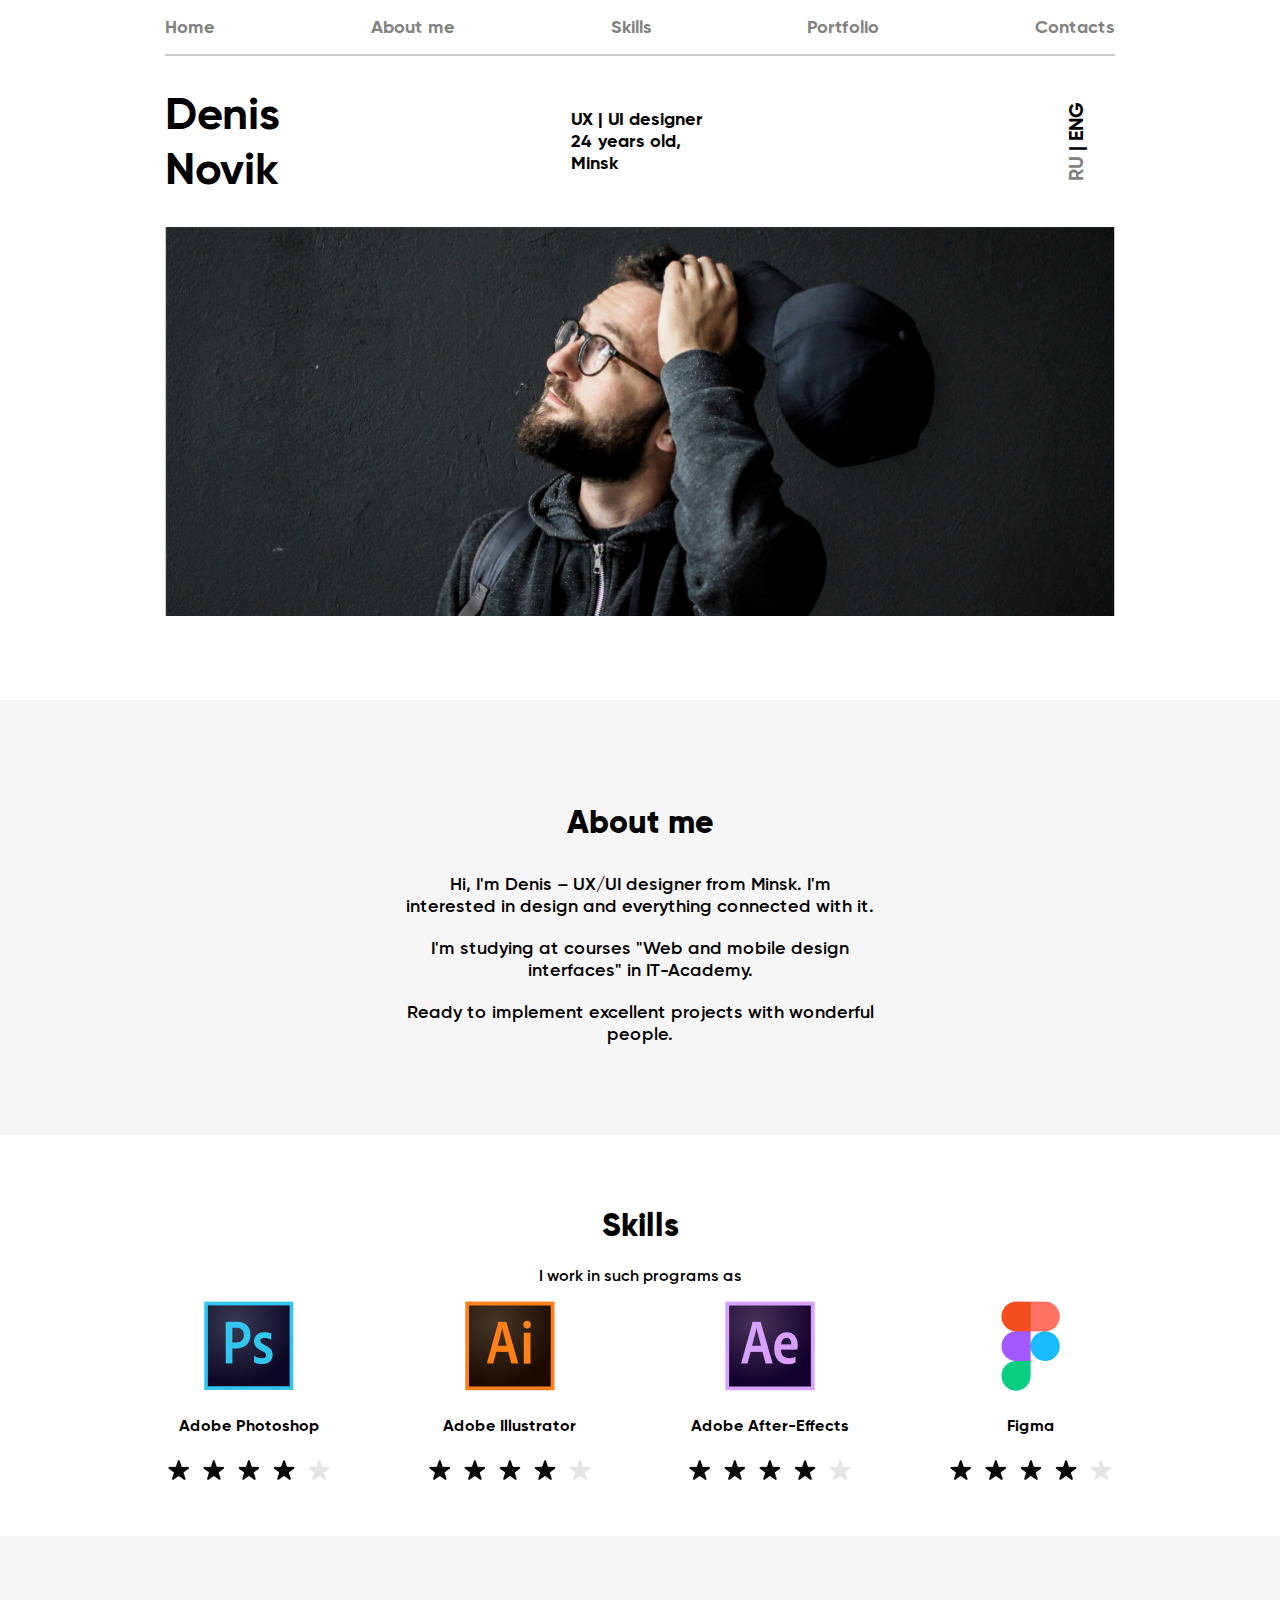
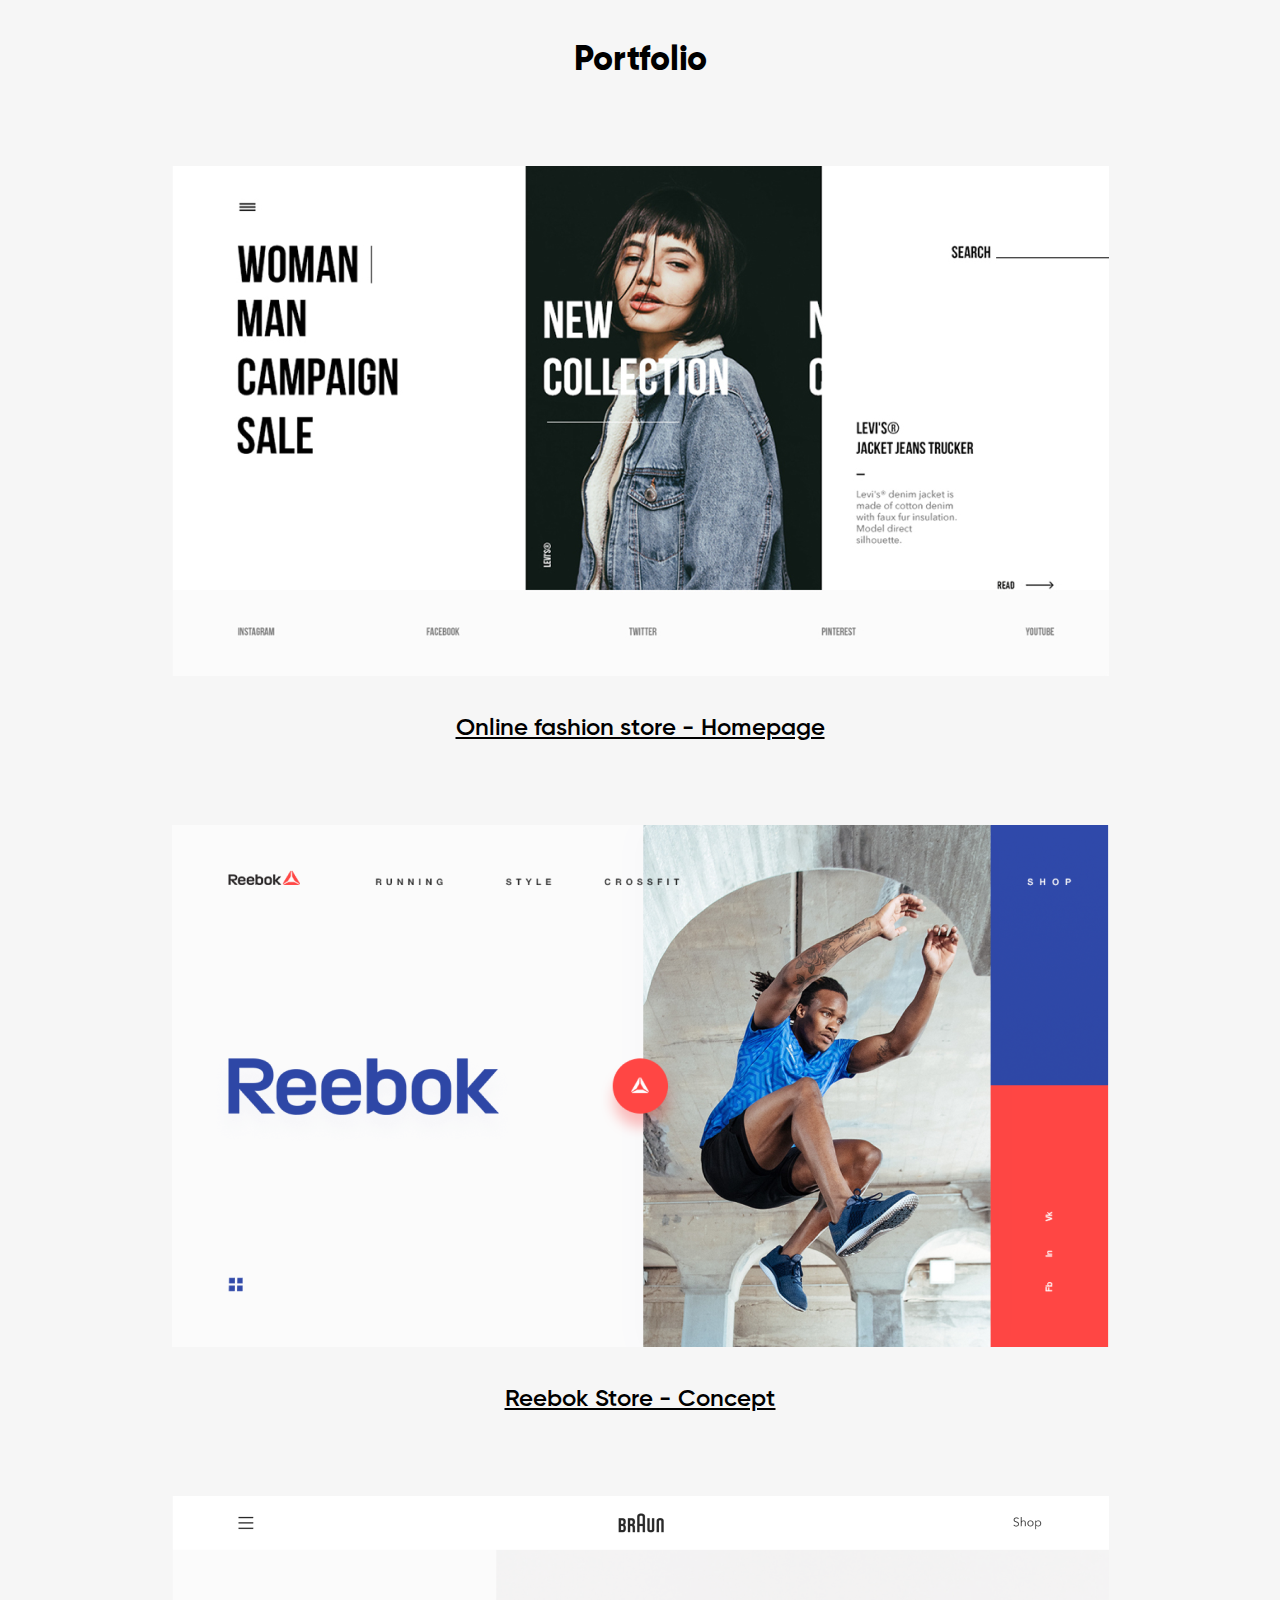
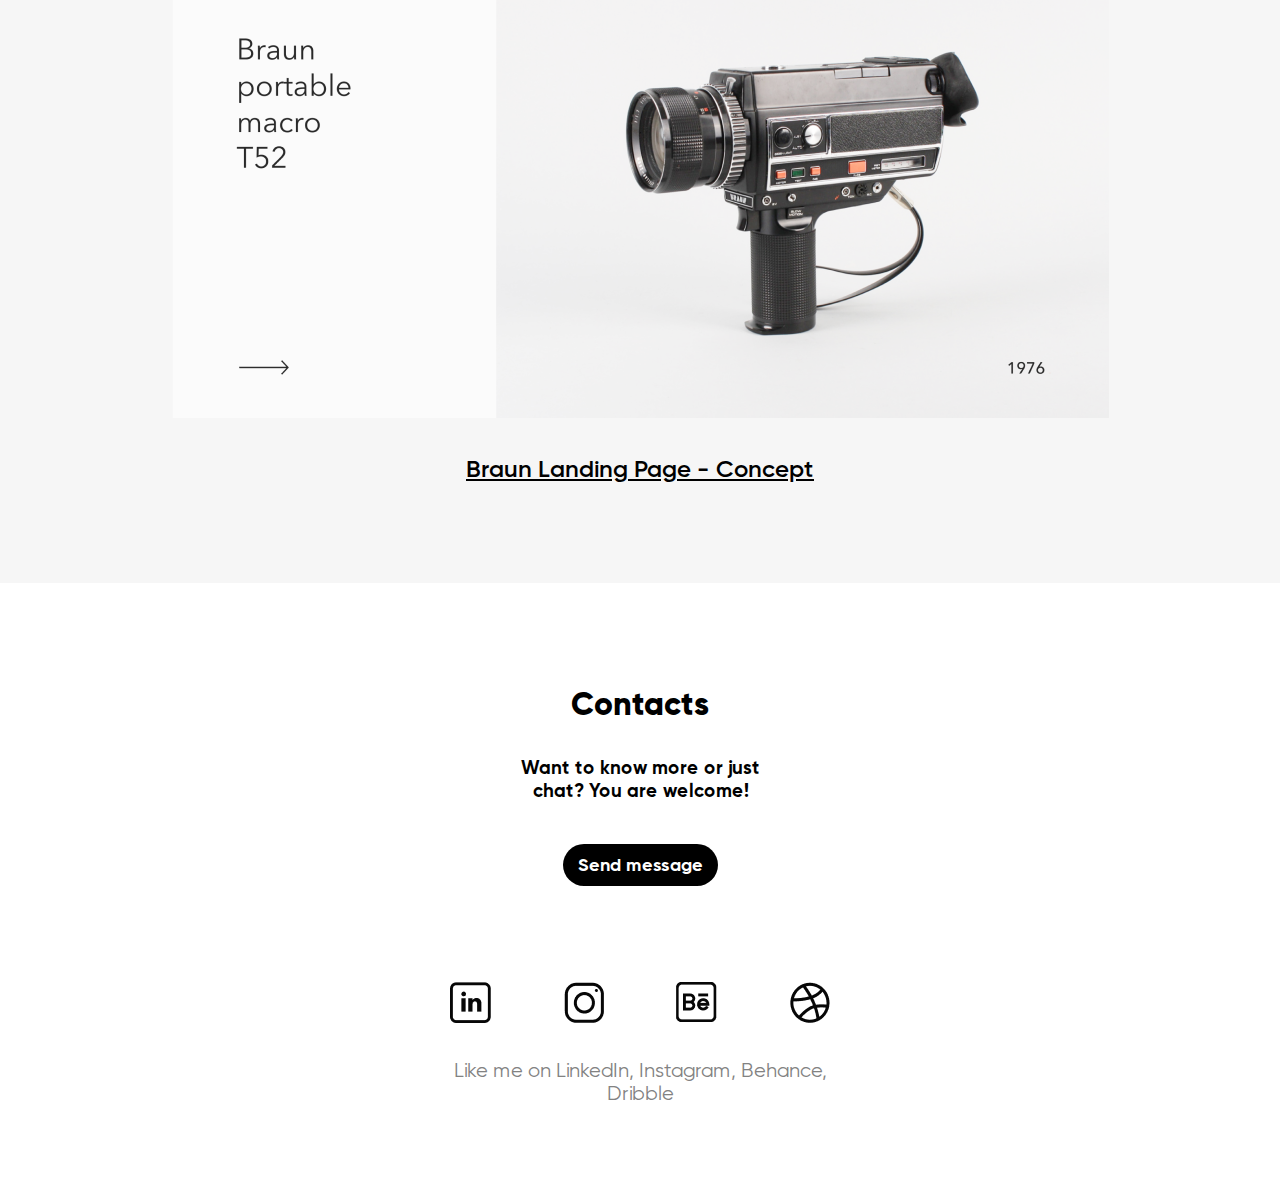
==== commit 3b163de1: "Add   modified:   css/media.css" ====
--- a/index.html
+++ b/index.html
@@ -127,10 +127,13 @@
                 </h3>
                 <button class="footer__btn">Send message</button>
                 <div class="footer__images">
-                    <img src="./img/in.png" alt="" class="footer__img">
-                    <img src="./img/bv.png" alt="" class="footer__img">
-                    <img src="./img/be.png" alt="" class="footer__img">
-                    <img src="./img/bol.png" alt="" class="footer__img">
+                    <a href="http://inobi.kg/" target="blank"><img src="./img/in.png" alt="" class="footer__img"></a>
+                    <a href="https://www.instagram.com/?hl=ru" target="blan"> <img src="./img/bv.png" alt=""
+                            class="footer__img"></a>
+                    <a href="https://www.behance.net/" target="bla"> <img src="./img/be.png" alt=""
+                            class="footer__img"></a>
+                    <a href="https://www.facebook.com/" target="bl"><img src="./img/bol.png" alt=""
+                            class="footer__img"></a>
                 </div>
                 <p class="footer__text">
                     Like me on LinkedIn, Instagram, Behance, Dribble
--- a/css/media.css
+++ b/css/media.css
@@ -35,7 +35,7 @@
     }
 
     .heade__logo {
-        width: 100%;
+
         display: inline;
         margin-right: 1rem;
     }
@@ -100,6 +100,8 @@
         height: 100vh;
     }
 
+
+
     .fa {
         font-size: 2rem;
     }
@@ -129,5 +131,74 @@
         width: 100%;
     }
 
-    .shoulder__container {}
+
+}
+
+@media screen and (max-width: 610px) {
+    .heade__logo {
+        transform: rotate(0deg);
+    }
+
+    .nav {
+        overflow: hidden;
+        margin-left: auto;
+    }
+
+    .nav ul {
+        display: none;
+    }
+
+    .nav li {
+        color: #000;
+    }
+
+    .nav a {
+        color: #000;
+        padding: 5px;
+    }
+
+    .nav label.label__menu {
+        display: block;
+    }
+
+    .head {
+        padding: 0 100px;
+    }
+
+    .header {
+        height: 100vh;
+    }
+
+
+
+    .fa {
+        font-size: 2rem;
+    }
+
+    /* .header:before,
+    .header:after {
+        height: 500px;
+    } */
+
+
+    input.input__menu:checked+label.label__menu {
+        background: #ffff;
+        color: #000;
+        padding: 20px;
+    }
+
+
+    input.input__menu:checked~ul {
+        display: block;
+        background: #ffff;
+        color: red;
+        max-height: 100%;
+        transition: 1s;
+    }
+
+    .chest__img {
+        width: 100%;
+    }
+
+
 }